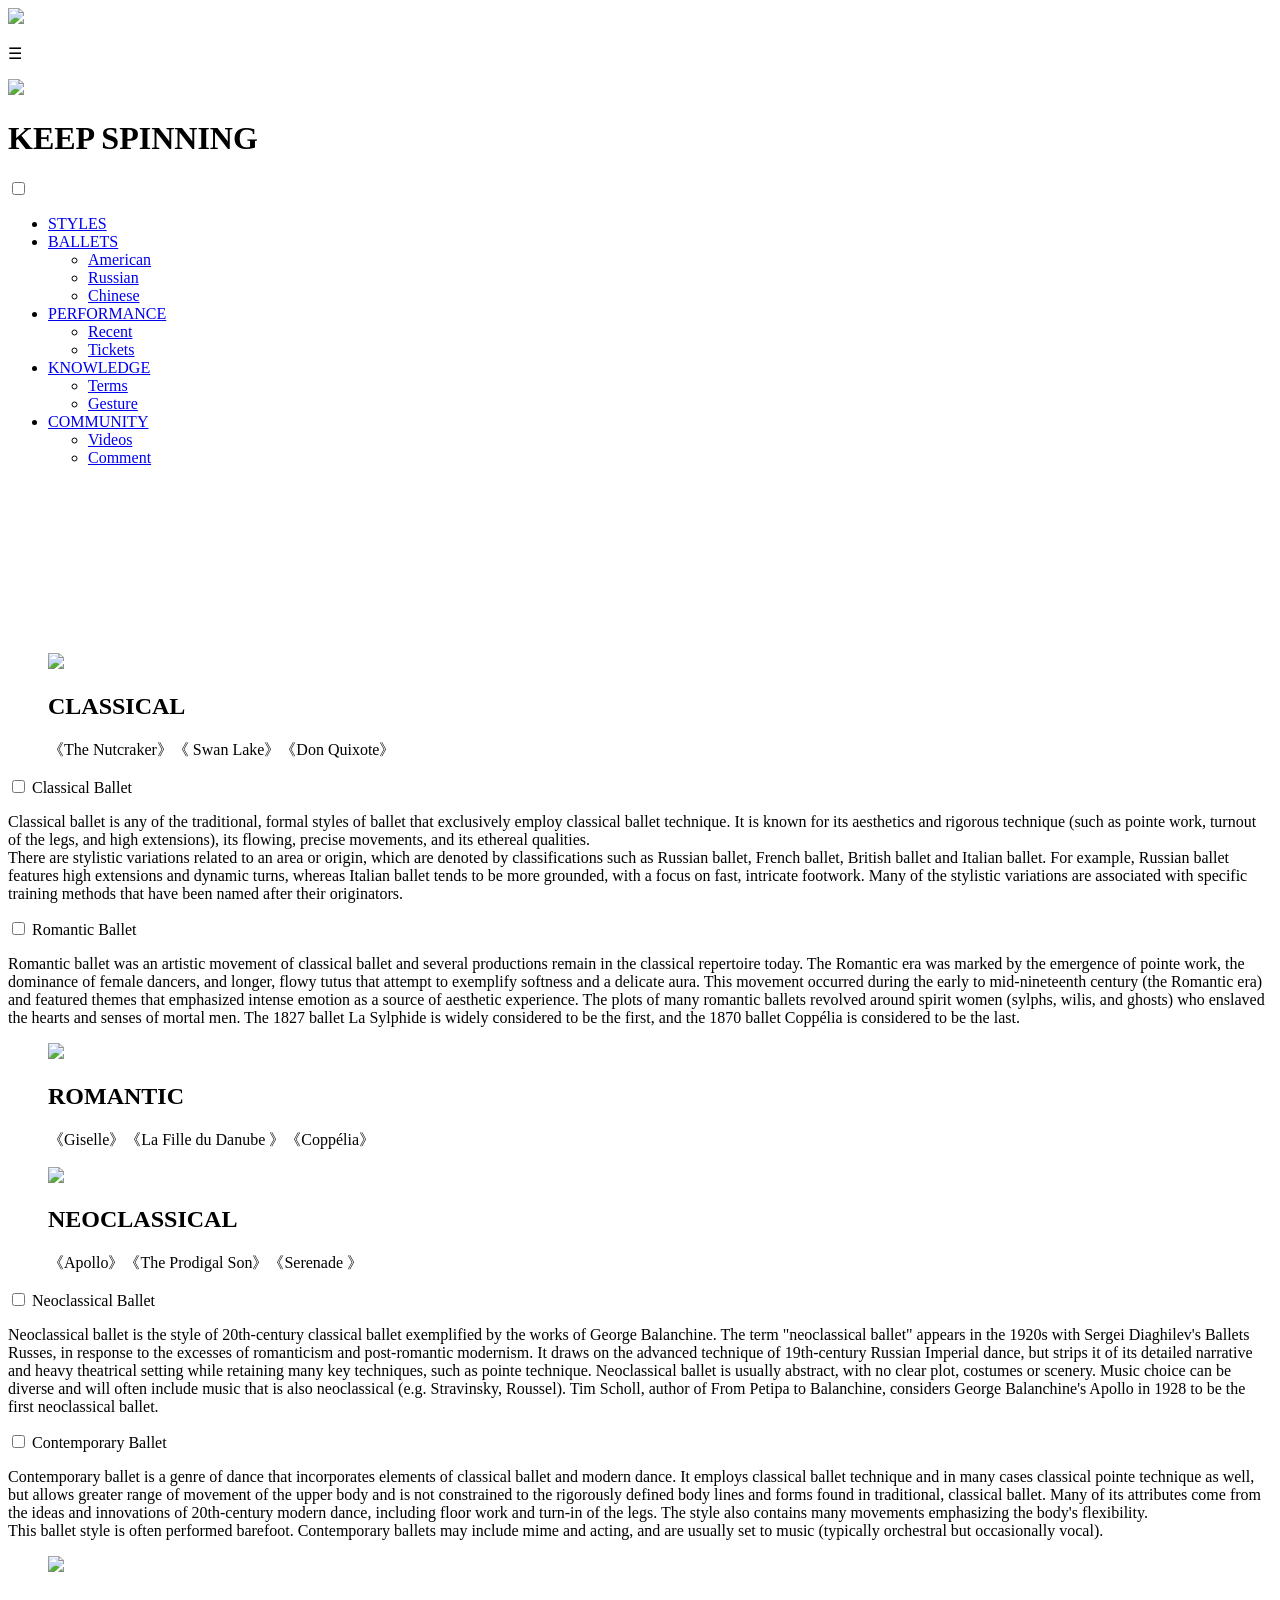
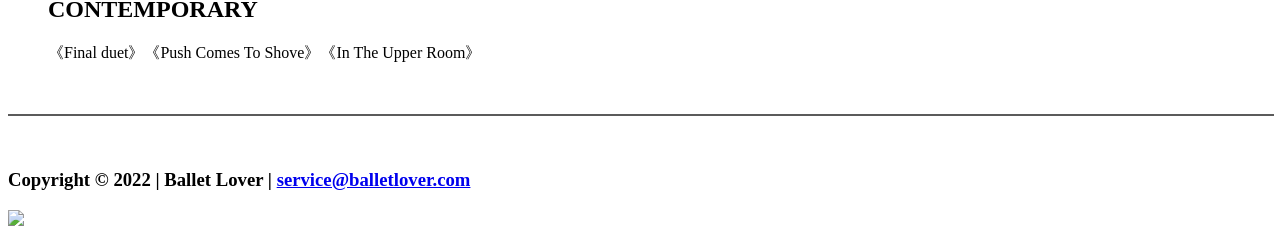
==== index.html @ bfc61616 "Add files via upload" ====
<!DOCTYPE html>

<html>

<head>
    <meta charset="UTF-8" name="viewport" content="initial-scale=1.0">
    <title>Ballet Lover Website</title>
    <link href="../css/styles.css" rel="stylesheet" type="text/css" media="all">
    <link
        href="https://fonts.googleapis.com/css2?family=Aboreto&family=Cinzel:wght@400&family=Marcellus&family=Marcellus&family=Julius+Sans+One&family=Gotu&display=swap"
        rel="stylesheet">

</head>

<body>
    <div class="reflesh">
        <!-- write a header of the website -->
        <div class="header" id="oops">
            <a href="index.html"><img id="logo" src="https://xiaoqian.neocities.org/final/iconbl.png"></a>
            <!-- <p id="playicon" onclick="playPause()" type="button" width="3%">&#9776</p> -->
            <p id="playicon" type="button" width="3%">&#9776</p>
            <!-- <input type="checkbox" id="hamburger" /> -->
            <img class="rotateBox" src="https://xiaoqian.neocities.org/final/shows/mydancer.png">



            <div class="header1">
                <h1>KEEP SPINNING</h1>
            </div>


            <!-- write Catalog Tags -->
            <!-- MENU WRAPPER -->
            <nav id="hamnav">
                <!--THE HAMBURGER &#9776;-->
                <label for="hamburger">
                    <span></span>
                    <span></span>
                    <span></span>
                </label>
                <input type="checkbox" id="hamburger" />

                <!--  MENU ITEMS -->
                <div id="hamitems">
                    <ul class="nav">
                        <li class="now"><a href="balletlover/html/index.html">STYLES</a></li>
                        <li><a href="ballets.html">BALLETS</a>
                            <ul>
                                <li> <a href="ballets.html">American</a></li>
                                <li> <a href="ballets.html">Russian</a></li>
                                <li> <a href="ballets.html">Chinese</a></li>
                            </ul>
                        </li>
                        <li><a href="performance.html">PERFORMANCE</a>
                            <ul>
                                <li> <a href="performance.html">Recent</a></li>
                                <li> <a href="performance.html">Tickets</a></li>
                            </ul>
                        </li>
                        <li><a href="knowledge.html">KNOWLEDGE</a>
                            <ul>
                                <li> <a href="knowledge.html">Terms</a></li>
                                <li> <a href="knowledge.html">Gesture</a></li>
                            </ul>
                        </li>
                        <li><a href="community.html">COMMUNITY</a>
                            <ul>
                                <li> <a href="community.html">Videos</a></li>
                                <li> <a href="community.html">Comment</a></li>
                            </ul>
                        </li>
                    </ul>
                </div>
            </nav>

        </div>



        <!-- write a center of the website -->
        <div class="center">
            <p>&nbsp;&nbsp;&nbsp;&nbsp;</p>
            <p>&nbsp;&nbsp;&nbsp;&nbsp;</p>

            <!-- write the forth part of content: "gallery" -->
            <div id="styles">
                <p>&nbsp;&nbsp;&nbsp;&nbsp;</p>
                <p>&nbsp;&nbsp;&nbsp;&nbsp;</p>
                <p>&nbsp;&nbsp;&nbsp;&nbsp;</p>
                <div class="classicalBallet">
                    <div class="classicalPhoto">
                        <figure class="effect">
                            <!-- <a target="_blank" href="https://youtu.be/_hJ9t28D4EI?t=55"> -->
                            <a target="_blank">
                                <img class="picture" src="https://xiaoqian.neocities.org/final/shows/style01.jpeg">
                                <figcaption>
                                    <h2>CLASSICAL</h2>
                                    <p>《The Nutcraker》《 Swan Lake》《Don Quixote》</p>
                                </figcaption>
                            </a>
                        </figure>
                    </div>
                    <div class="classicalText">
                        <input id="collapsible" class="toggle" type="checkbox">
                        <label for="collapsible" class="lbl-toggle">
                            Classical Ballet
                        </label>
                        <div class="collapsible-content">
                            <div class="content-inner">
                                <p class="details">Classical ballet is any of the traditional, formal styles of ballet
                                    that
                                    exclusively employ classical ballet technique. It is known for its aesthetics and
                                    rigorous technique (such as pointe work, turnout of the legs, and high extensions),
                                    its
                                    flowing, precise movements, and its ethereal qualities.</br>There are stylistic
                                    variations related to an area or origin, which are denoted by classifications such
                                    as
                                    Russian ballet, French ballet, British ballet and Italian ballet. For example,
                                    Russian
                                    ballet features high extensions and dynamic turns, whereas Italian ballet tends to
                                    be
                                    more grounded, with a focus on fast, intricate footwork. Many of the stylistic
                                    variations are associated with specific training methods that have been named after
                                    their originators.</p>
                            </div>
                        </div>
                    </div>
                </div>


                <div class="romanticBallet">
                    <div class="romanticText">
                        <input id="collapsible2" class="toggle" type="checkbox">
                        <label for="collapsible2" class="lbl-toggle">
                            Romantic Ballet
                        </label>
                        <div class="collapsible-content">
                            <div class="content-inner">
                                <p class="details">Romantic ballet was an artistic movement of classical ballet and
                                    several
                                    productions remain in the classical repertoire today. The Romantic era was marked by
                                    the
                                    emergence of pointe work, the dominance of female dancers, and longer, flowy tutus
                                    that
                                    attempt to exemplify softness and a delicate aura. This movement occurred during the
                                    early to mid-nineteenth century (the Romantic era) and featured themes that
                                    emphasized
                                    intense emotion as a source of aesthetic experience. The plots of many romantic
                                    ballets
                                    revolved around spirit women (sylphs, wilis, and ghosts) who enslaved the hearts and
                                    senses of mortal men. The 1827 ballet La Sylphide is widely considered to be the
                                    first,
                                    and the 1870 ballet Coppélia is considered to be the last.
                                </p>
                            </div>
                        </div>
                    </div>
                    <div class="romanticPhoto">
                        <figure class="effect">
                            <!-- <a target="_blank" href="https://youtu.be/VroMXEDLTq8?t=67"> -->
                            <a target="_blank">
                                <img class="picture" src="https://xiaoqian.neocities.org/final/shows/style02.png">
                                <figcaption>
                                    <h2>ROMANTIC</h2>
                                    <p>《Giselle》《La Fille du Danube 》《Coppélia》</p>
                                </figcaption>
                            </a>
                        </figure>
                    </div>
                </div>

                <div class="neoclassicalBallet">
                    <div class="neoclassicalPhoto">
                        <figure class="effect">
                            <!-- <a target="_blank" href="https://youtu.be/JjB0mzHOFzI"> -->
                            <a target="_blank">
                                <img class="picture" src="https://xiaoqian.neocities.org/final/shows/style03.png">
                                <figcaption>
                                    <h2>NEOCLASSICAL</h2>
                                    <p>《Apollo》《The Prodigal Son》《Serenade 》</p>
                                </figcaption>
                            </a>
                        </figure>
                    </div>

                    <div class="neoclassicalText">
                        <input id="collapsible3" class="toggle" type="checkbox">
                        <label for="collapsible3" class="lbl-toggle">
                            Neoclassical Ballet
                        </label>
                        <div class="collapsible-content">
                            <div class="content-inner">
                                <p class="details">Neoclassical ballet is the style of 20th-century classical ballet
                                    exemplified by the works of George Balanchine. The term "neoclassical ballet"
                                    appears in
                                    the 1920s with Sergei Diaghilev's Ballets Russes, in response to the excesses of
                                    romanticism and post-romantic modernism. It draws on the advanced technique of
                                    19th-century Russian Imperial dance, but strips it of its detailed narrative and
                                    heavy
                                    theatrical setting while retaining many key techniques, such as pointe technique.
                                    Neoclassical ballet is usually abstract, with no clear plot, costumes or scenery.
                                    Music
                                    choice can be diverse and will often include music that is also neoclassical (e.g.
                                    Stravinsky, Roussel). Tim Scholl, author of From Petipa to Balanchine, considers
                                    George
                                    Balanchine's Apollo in 1928 to be the first neoclassical ballet. </p>
                            </div>
                        </div>
                    </div>
                </div>


                <div class="contemporaryBallet">
                    <div class="contemporaryText">
                        <input id="collapsible4" class="toggle" type="checkbox">
                        <label for="collapsible4" class="lbl-toggle">
                            Contemporary Ballet
                        </label>
                        <div class="collapsible-content">
                            <div class="content-inner">
                                <p class="details">Contemporary ballet is a genre of dance that incorporates elements of
                                    classical ballet and modern dance. It employs classical ballet technique and in many
                                    cases classical pointe technique as well, but allows greater range of movement of
                                    the
                                    upper body and is not constrained to the rigorously defined body lines and forms
                                    found
                                    in traditional, classical ballet. Many of its attributes come from the ideas and
                                    innovations of 20th-century modern dance, including floor work and turn-in of the
                                    legs.
                                    The style also contains many movements emphasizing the body's flexibility. </br>This
                                    ballet
                                    style is often performed barefoot. Contemporary ballets may
                                    include mime and acting, and are usually set to music (typically orchestral but
                                    occasionally vocal).
                                </p>
                            </div>
                        </div>
                    </div>
                    <div class="contemporaryPhoto">
                        <figure class="effect">
                            <!-- <a target="_blank" href="https://youtu.be/bjERnGQiJfg"> -->
                            <a target="_blank">
                                <img class="picture" src="https://xiaoqian.neocities.org/final/shows/style04.jpeg">
                                <figcaption>
                                    <h2>CONTEMPORARY</h2>
                                    <p>《Final duet》《Push Comes To Shove》《In The Upper Room》</p>
                                </figcaption>
                            </a>
                        </figure>
                    </div>
                </div>
            </div>
        </div>


        <!-- write a footer of the website -->
        <div class="footer">
            <p>&nbsp;&nbsp;&nbsp;&nbsp;</p>
            <hr width="100%" color=#5B5B5B />
            <p>&nbsp;&nbsp;&nbsp;&nbsp;</p>
            <h3>Copyright © 2022 | Ballet Lover | <a href="mailto:service@balletlover.com">service@balletlover.com</a>
            </h3>

            <div>
                <img src="https://xiaoqian.neocities.org/final/shows/mydancer.png" class="icon">
            </div>

        </div>

    </div>


</body>



</html>
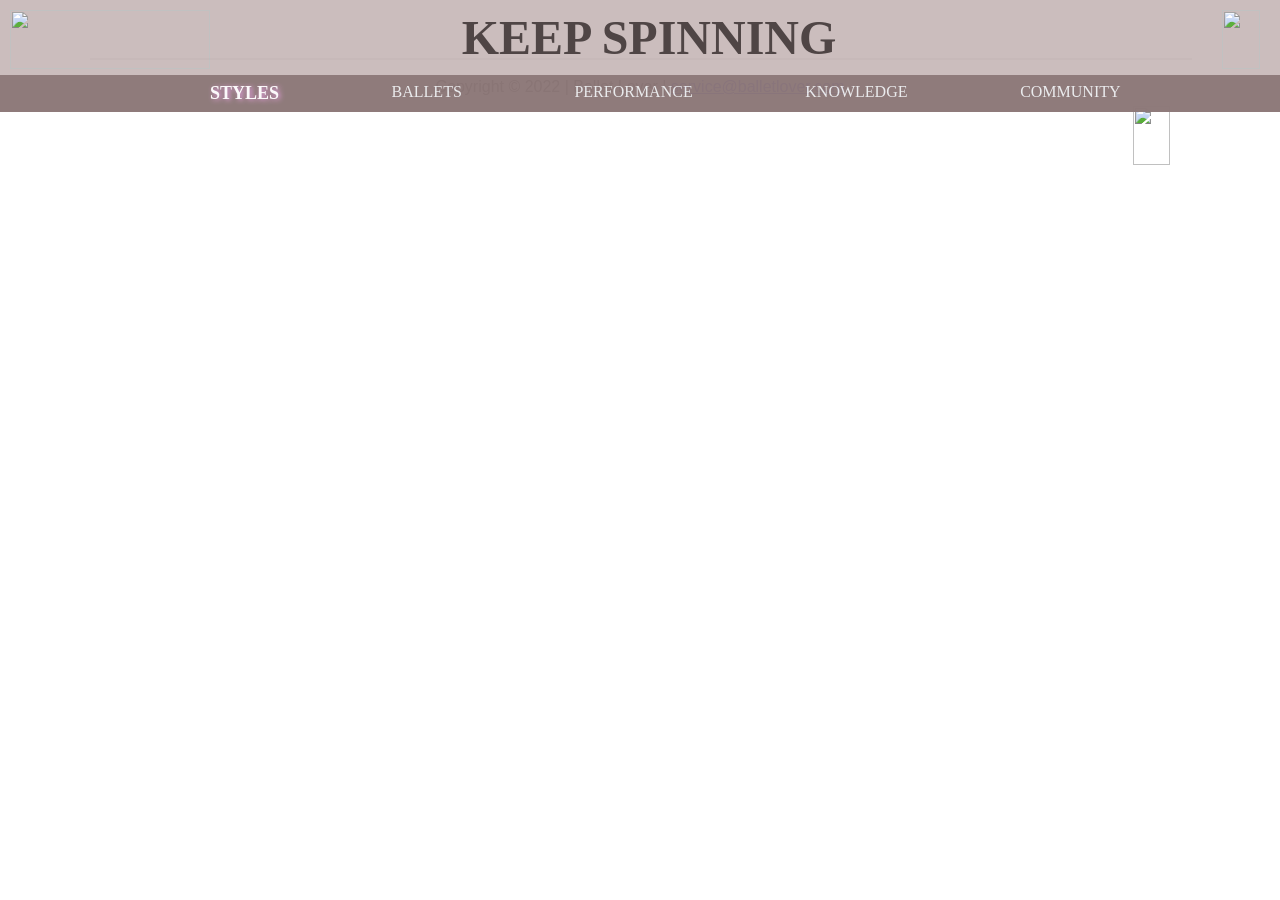
==== commit 56099800: "Update index.html" ====
--- a/index.html
+++ b/index.html
@@ -5,7 +5,7 @@
 <head>
     <meta charset="UTF-8" name="viewport" content="initial-scale=1.0">
     <title>Ballet Lover Website</title>
-    <link href="../css/styles.css" rel="stylesheet" type="text/css" media="all">
+    <link href="balletlover/css/styles.css" rel="stylesheet" type="text/css" media="all">
     <link
         href="https://fonts.googleapis.com/css2?family=Aboreto&family=Cinzel:wght@400&family=Marcellus&family=Marcellus&family=Julius+Sans+One&family=Gotu&display=swap"
         rel="stylesheet">
@@ -76,183 +76,6 @@
         </div>
 
 
-
-        <!-- write a center of the website -->
-        <div class="center">
-            <p>&nbsp;&nbsp;&nbsp;&nbsp;</p>
-            <p>&nbsp;&nbsp;&nbsp;&nbsp;</p>
-
-            <!-- write the forth part of content: "gallery" -->
-            <div id="styles">
-                <p>&nbsp;&nbsp;&nbsp;&nbsp;</p>
-                <p>&nbsp;&nbsp;&nbsp;&nbsp;</p>
-                <p>&nbsp;&nbsp;&nbsp;&nbsp;</p>
-                <div class="classicalBallet">
-                    <div class="classicalPhoto">
-                        <figure class="effect">
-                            <!-- <a target="_blank" href="https://youtu.be/_hJ9t28D4EI?t=55"> -->
-                            <a target="_blank">
-                                <img class="picture" src="https://xiaoqian.neocities.org/final/shows/style01.jpeg">
-                                <figcaption>
-                                    <h2>CLASSICAL</h2>
-                                    <p>《The Nutcraker》《 Swan Lake》《Don Quixote》</p>
-                                </figcaption>
-                            </a>
-                        </figure>
-                    </div>
-                    <div class="classicalText">
-                        <input id="collapsible" class="toggle" type="checkbox">
-                        <label for="collapsible" class="lbl-toggle">
-                            Classical Ballet
-                        </label>
-                        <div class="collapsible-content">
-                            <div class="content-inner">
-                                <p class="details">Classical ballet is any of the traditional, formal styles of ballet
-                                    that
-                                    exclusively employ classical ballet technique. It is known for its aesthetics and
-                                    rigorous technique (such as pointe work, turnout of the legs, and high extensions),
-                                    its
-                                    flowing, precise movements, and its ethereal qualities.</br>There are stylistic
-                                    variations related to an area or origin, which are denoted by classifications such
-                                    as
-                                    Russian ballet, French ballet, British ballet and Italian ballet. For example,
-                                    Russian
-                                    ballet features high extensions and dynamic turns, whereas Italian ballet tends to
-                                    be
-                                    more grounded, with a focus on fast, intricate footwork. Many of the stylistic
-                                    variations are associated with specific training methods that have been named after
-                                    their originators.</p>
-                            </div>
-                        </div>
-                    </div>
-                </div>
-
-
-                <div class="romanticBallet">
-                    <div class="romanticText">
-                        <input id="collapsible2" class="toggle" type="checkbox">
-                        <label for="collapsible2" class="lbl-toggle">
-                            Romantic Ballet
-                        </label>
-                        <div class="collapsible-content">
-                            <div class="content-inner">
-                                <p class="details">Romantic ballet was an artistic movement of classical ballet and
-                                    several
-                                    productions remain in the classical repertoire today. The Romantic era was marked by
-                                    the
-                                    emergence of pointe work, the dominance of female dancers, and longer, flowy tutus
-                                    that
-                                    attempt to exemplify softness and a delicate aura. This movement occurred during the
-                                    early to mid-nineteenth century (the Romantic era) and featured themes that
-                                    emphasized
-                                    intense emotion as a source of aesthetic experience. The plots of many romantic
-                                    ballets
-                                    revolved around spirit women (sylphs, wilis, and ghosts) who enslaved the hearts and
-                                    senses of mortal men. The 1827 ballet La Sylphide is widely considered to be the
-                                    first,
-                                    and the 1870 ballet Coppélia is considered to be the last.
-                                </p>
-                            </div>
-                        </div>
-                    </div>
-                    <div class="romanticPhoto">
-                        <figure class="effect">
-                            <!-- <a target="_blank" href="https://youtu.be/VroMXEDLTq8?t=67"> -->
-                            <a target="_blank">
-                                <img class="picture" src="https://xiaoqian.neocities.org/final/shows/style02.png">
-                                <figcaption>
-                                    <h2>ROMANTIC</h2>
-                                    <p>《Giselle》《La Fille du Danube 》《Coppélia》</p>
-                                </figcaption>
-                            </a>
-                        </figure>
-                    </div>
-                </div>
-
-                <div class="neoclassicalBallet">
-                    <div class="neoclassicalPhoto">
-                        <figure class="effect">
-                            <!-- <a target="_blank" href="https://youtu.be/JjB0mzHOFzI"> -->
-                            <a target="_blank">
-                                <img class="picture" src="https://xiaoqian.neocities.org/final/shows/style03.png">
-                                <figcaption>
-                                    <h2>NEOCLASSICAL</h2>
-                                    <p>《Apollo》《The Prodigal Son》《Serenade 》</p>
-                                </figcaption>
-                            </a>
-                        </figure>
-                    </div>
-
-                    <div class="neoclassicalText">
-                        <input id="collapsible3" class="toggle" type="checkbox">
-                        <label for="collapsible3" class="lbl-toggle">
-                            Neoclassical Ballet
-                        </label>
-                        <div class="collapsible-content">
-                            <div class="content-inner">
-                                <p class="details">Neoclassical ballet is the style of 20th-century classical ballet
-                                    exemplified by the works of George Balanchine. The term "neoclassical ballet"
-                                    appears in
-                                    the 1920s with Sergei Diaghilev's Ballets Russes, in response to the excesses of
-                                    romanticism and post-romantic modernism. It draws on the advanced technique of
-                                    19th-century Russian Imperial dance, but strips it of its detailed narrative and
-                                    heavy
-                                    theatrical setting while retaining many key techniques, such as pointe technique.
-                                    Neoclassical ballet is usually abstract, with no clear plot, costumes or scenery.
-                                    Music
-                                    choice can be diverse and will often include music that is also neoclassical (e.g.
-                                    Stravinsky, Roussel). Tim Scholl, author of From Petipa to Balanchine, considers
-                                    George
-                                    Balanchine's Apollo in 1928 to be the first neoclassical ballet. </p>
-                            </div>
-                        </div>
-                    </div>
-                </div>
-
-
-                <div class="contemporaryBallet">
-                    <div class="contemporaryText">
-                        <input id="collapsible4" class="toggle" type="checkbox">
-                        <label for="collapsible4" class="lbl-toggle">
-                            Contemporary Ballet
-                        </label>
-                        <div class="collapsible-content">
-                            <div class="content-inner">
-                                <p class="details">Contemporary ballet is a genre of dance that incorporates elements of
-                                    classical ballet and modern dance. It employs classical ballet technique and in many
-                                    cases classical pointe technique as well, but allows greater range of movement of
-                                    the
-                                    upper body and is not constrained to the rigorously defined body lines and forms
-                                    found
-                                    in traditional, classical ballet. Many of its attributes come from the ideas and
-                                    innovations of 20th-century modern dance, including floor work and turn-in of the
-                                    legs.
-                                    The style also contains many movements emphasizing the body's flexibility. </br>This
-                                    ballet
-                                    style is often performed barefoot. Contemporary ballets may
-                                    include mime and acting, and are usually set to music (typically orchestral but
-                                    occasionally vocal).
-                                </p>
-                            </div>
-                        </div>
-                    </div>
-                    <div class="contemporaryPhoto">
-                        <figure class="effect">
-                            <!-- <a target="_blank" href="https://youtu.be/bjERnGQiJfg"> -->
-                            <a target="_blank">
-                                <img class="picture" src="https://xiaoqian.neocities.org/final/shows/style04.jpeg">
-                                <figcaption>
-                                    <h2>CONTEMPORARY</h2>
-                                    <p>《Final duet》《Push Comes To Shove》《In The Upper Room》</p>
-                                </figcaption>
-                            </a>
-                        </figure>
-                    </div>
-                </div>
-            </div>
-        </div>
-
-
         <!-- write a footer of the website -->
         <div class="footer">
             <p>&nbsp;&nbsp;&nbsp;&nbsp;</p>
@@ -274,4 +97,4 @@
 
 
 
-</html>+</html>
--- a/balletlover/css/styles.css
+++ b/balletlover/css/styles.css
@@ -0,0 +1,1067 @@
+/* Here is my css！！！*/
+
+/* Set background color */
+/* body {
+    background-image: url("https://xiaoqian.neocities.org/myphotos/bg.jpg");
+    background-color: #f3ecee;
+} */
+
+.reflesh {
+    background-color: #F3ECEE;
+}
+
+/* Eliminate Margins */
+* {
+    margin: 0;
+    padding: 0;
+}
+
+/* Set the header style */
+.header {
+    background-color: #CABCBC;
+    opacity: 0.98;
+    width: 100%;
+    /* Fixed header at the top */
+    position: fixed;
+    /* top: 0px; */
+    padding-top: 10px;
+    z-index: 10;
+
+}
+
+/* Set the header “Balllet Lover” format */
+.header1 {
+    text-align: center;
+    margin-right: 15%;
+    margin-bottom: 10px;
+    /* padding-right: 30%;
+    padding-left: 27%; */
+    color: black;
+    font-size: x-large;
+    font-family: 'Gill Sans', 'Gill Sans MT', Calibri, 'Trebuchet MS', sans-serif;
+    z-index: 5;
+}
+
+#logo {
+    width: 200px;
+    height: 59px;
+    float: left;
+    margin-left: 10px;
+}
+
+.rotateBox {
+    width: 38px;
+    height: 59px;
+    float: right;
+    margin-right: 20px;
+    transform: rotateY(0);
+    animation: spinning 4s linear infinite;
+}
+
+
+@keyframes spinning {
+
+    0% {
+
+        transform: rotateY(0deg);
+
+    }
+
+    50% {
+
+        transform: rotateY(360deg);
+
+    }
+
+    100% {
+
+        transform: rotateY(720deg);
+
+    }
+}
+
+
+#playicon {
+    margin-top: 9px;
+    margin-right: 10px;
+    width: 40px;
+    height: 40px;
+    color: white;
+    font-size: 2em;
+    float: right;
+
+    display: none;
+}
+
+
+
+
+
+
+/* The following is the navigation on big/small screen */
+/* [ON BIG SCREEN!] */
+/* WRAPPER */
+
+#hamnav {
+    width: 100%;
+
+    z-index: 1;
+    -webkit-user-select: none;
+    user-select: none;
+    position: relative;
+    display: block;
+}
+
+/* HIDE HAMBURGER & Put it on right */
+#hamnav label,
+#hamburger {
+    display: none;
+    float: right;
+}
+
+/* To Set hamburger shape */
+#hamnav span {
+    display: block;
+    width: 30px;
+    height: 4px;
+    margin-bottom: 5px;
+    margin-left: 7px;
+    margin-right: 5px;
+    position: relative;
+
+    background: #f3f1f1;
+    border-radius: 3px;
+
+    z-index: 1;
+
+    transform-origin: 4px 0px;
+
+    transition: transform 0.5s cubic-bezier(0.77, 0.2, 0.05, 1.0),
+        background 0.5s cubic-bezier(0.77, 0.2, 0.05, 1.0),
+        opacity 0.55s ease;
+}
+
+#hamnav span:first-child {
+    transform-origin: 0% 0%;
+}
+
+#hamnav span:nth-last-child(2) {
+    transform-origin: 0% 100%;
+}
+
+/* 
+	 * Transform all the slices of hamburger
+	 * into a crossmark.
+	 */
+#hamnav input:checked~span {
+    opacity: 1;
+    transform: rotate(45deg) translate(-2px, -1px);
+    background: #232323;
+}
+
+/*
+	 * But let's hide the middle one.
+	 */
+#hamnav input:checked~span:nth-last-child(3) {
+    opacity: 0;
+    transform: rotate(0deg) scale(0.2, 0.2);
+}
+
+/*
+	 * Ohyeah and the last one should go the other direction
+	 */
+#hamnav input:checked~span:nth-last-child(2) {
+    transform: rotate(-45deg) translate(0, -1px);
+}
+
+
+
+.nav {
+    padding-left: 12%;
+}
+
+/* Set the father labels style  */
+.nav li {
+    padding-left: 0px;
+    padding-right: 0px;
+    padding-top: 8px;
+    padding-bottom: 8px;
+    /* margin-left: 176px; */
+    margin-left: 5%;
+    margin-right: 5%;
+    float: left;
+    list-style: none;
+    color: black;
+    text-align: center;
+}
+
+/* Set the position */
+ul {
+    margin-top: 0px;
+    background-color: #8D7878;
+    list-style: none;
+    display: flex;
+    flex-wrap: wrap;
+    position: relative;
+}
+
+/* Set the son labels style */
+.nav ul li {
+    margin-top: 0px;
+    margin-bottom: 5px;
+    padding-left: 16px;
+    padding-right: 18px;
+    float: none;
+    text-decoration-color: black;
+    text-decoration-line: none;
+}
+
+/*hidden the sublist*/
+.nav ul {
+    margin-top: 8px;
+    display: none;
+    position: absolute;
+    background: #978686;
+    opacity: 0.98;
+}
+
+/* display the sublist*/
+.nav li:hover ul {
+    display: block;
+}
+
+
+/* change the decoration & color of text */
+.nav a {
+    text-decoration: none;
+    color: #eaebed;
+}
+
+.nav ul li a {
+    text-decoration: none;
+    color: #f3ecee;
+}
+
+.now a {
+    color: #fbf9fa;
+    font-weight: 600;
+    text-shadow: 2px 1px 5px #eba1e9;
+    font-size: large;
+}
+
+/* change the font situation while the href is hover  */
+.nav a:hover {
+    font-weight: 600;
+    text-decoration: underline;
+
+}
+
+
+
+/* [ON SMALL SCREENS!] */
+@media screen and (max-width: 1024px) {
+
+    #hamnav input {
+        display: block;
+        width: 40px;
+        height: 35px;
+        position: absolute;
+        /* top: -7px; */
+        top: -50px;
+        right: 12px;
+
+        cursor: pointer;
+
+        opacity: 0;
+        /* hide this */
+        z-index: 2;
+        /* and place it over the hamburger */
+
+        -webkit-touch-callout: none;
+    }
+
+
+    /* BREAK INTO VERTICAL MENU */
+    #hamitems a {
+        box-sizing: border-box;
+        display: grid;
+        width: 100%;
+    }
+
+
+    /* (B) SHOW HAMBURGER ICON */
+    /* #hamnav label {
+        display: inline-block;
+        color: white;
+        background: #a02620;
+        font-style: normal;
+      font-size: 1.2em;
+        padding-left: 10px;
+        padding-top: 5px;
+        padding-right: 10px;
+        padding-bottom: 6px;
+    } */
+
+    /* #hamnav label {
+        display: block;
+        margin-top: 0px;
+        margin-right: 10px;
+        padding-bottom: 6px;
+        width: 40px;
+        height: 40px;
+        color: white;
+        font-size: 1.9em;
+        position: relative;
+    } */
+
+
+
+    /* (C) TOGGLE SHOW/HIDE MENU */
+    #hamitems {
+        display: none;
+        background-color: rgba(255, 255, 255, 0.8);
+        /* padding-top: -20px; */
+
+        animation-duration: 1.3s;
+        animation-name: slidein;
+
+    }
+
+    @keyframes slidein {
+        from {
+            margin-top: 5%;
+            height: 20%;
+            margin-right: -30%;
+            width: 150%;
+        }
+
+        to {
+            margin-top: 0%;
+            height: 100%;
+            margin-right: 0%;
+            width: 100%;
+        }
+    }
+
+
+    #hamnav input:checked~#hamitems {
+        display: grid;
+    }
+
+    #playicon {
+        display: block;
+    }
+
+    .rotateBox {
+        width: 38px;
+        height: 59px;
+        float: left;
+        margin-right: 20px;
+        transform: rotateY(0);
+        animation: spinning 5s linear infinite;
+    }
+
+    .header1 {
+        margin-right: 25%;
+    }
+
+
+}
+
+
+/* max-width: 680px */
+@media screen and (max-width: 863px) {
+
+
+    #hamnav input {
+        display: block;
+        width: 45px;
+        height: 40px;
+        position: absolute;
+        /* top: -7px; */
+        top: -110px;
+        right: 5px;
+        cursor: pointer;
+        opacity: 0;
+        /* hide this */
+        z-index: 2;
+        /* and place it over the hamburger */
+        -webkit-touch-callout: none;
+    }
+
+    .center {
+        padding-top: 30px;
+    }
+
+    .header1 {
+        margin-right: 25%;
+    }
+
+}
+
+
+
+
+
+/* Set the overall margin of center  */
+.center {
+    /* margin-left: 100px;
+    margin-right: 100px; */
+    margin-left: 7%;
+    margin-right: 7%;
+    margin-top: 0px;
+}
+
+#styles {
+    margin-top: 1%;
+}
+
+
+#aboutme {
+    border-bottom: 3px dotted rgb(91, 108, 94);
+}
+
+#education {
+    border-bottom: 3px dotted rgb(91, 108, 94);
+}
+
+#skills {
+    border-bottom: 3px dotted rgb(91, 108, 94);
+}
+
+
+/* Subtitle font setting */
+
+h1 {
+    font-size: 48px;
+    color: #4b4141;
+    /* font-family: Cambria, Cochin, Georgia, Times, 'Times New Roman', serif */
+    font-family: 'Aboreto';
+    /* font-family: 'Cinzel', serif; */
+    /* font-family: 'Marcellus', serif; */
+    /* font-family: 'Julius Sans One', sans-serif; */
+
+}
+
+.lbl-toggle {
+    font-size: 32px;
+    font-weight: 500;
+    font-family: 'Aboreto';
+    padding-bottom: 16px;
+    text-shadow: 1px 1px 3px #933757;
+}
+
+
+h2 {
+    font-size: 32px;
+    font-weight: 600;
+    /* font-family: 'Lucida Sans', 'Lucida Sans Regular', 'Lucida Grande', 'Lucida Sans Unicode', Geneva, Verdana, sans-serif; */
+    font-family: 'Aboreto';
+    padding-bottom: 16px;
+}
+
+h4 {
+    font-size: 20px;
+    font-weight: 580;
+    font-family: Poppins;
+    padding-top: 12px;
+    padding-bottom: 2px;
+}
+
+h5 {
+    font-size: 18px;
+    font-weight: 540;
+    font-family: Poppins;
+    padding-bottom: 2px;
+}
+
+h6 {
+    font-size: 18px;
+    font-weight: 100;
+    font-family: Poppins;
+}
+
+h3 {
+    font-size: 16px;
+    font-weight: 100;
+    /* font-family: Poppins; */
+    /* font-family: 'Aboreto', cursive; */
+    /* font-family: 'Marcellus', serif; */
+    font-family: 'Julius Sans One', sans-serif;
+}
+
+
+
+
+
+.details {
+    font-family: 'Gotu', sans-serif;
+    margin-top: 4%;
+}
+
+
+.effect {
+    height: 95%;
+    width: 96%;
+    border-style: groove;
+    border-color: #7c6868;
+    border-width: 13px;
+}
+
+.picture {
+    width: 100%;
+    height: 100%;
+}
+
+
+.classicalBallet {
+    display: grid;
+    grid-template-columns: 50% 50%;
+    align-items: center;
+    grid-gap: 0.5rem;
+}
+
+.classicalPhoto {
+    width: 95%;
+    height: 400px;
+    grid-column: 1/2;
+    padding: 0.6rem;
+    margin-top: 1rem;
+    margin-bottom: 1rem;
+    overflow: hidden;
+    z-index: 1;
+    position: relative;
+}
+
+.classicalText {
+    width: 90%;
+    height: 80%;
+    padding: 1rem 2rem 2rem 2rem;
+    grid-column: 2/3;
+    align-self: center;
+    color: black;
+    z-index: 2;
+}
+
+.classicalPhoto figcaption h2 {
+    width: 40%;
+    height: 30px;
+    top: 10%;
+    right: 10%;
+    color: aliceblue;
+    font-family: fantasy;
+    z-index: 5;
+    position: absolute;
+}
+
+.classicalPhoto figcaption p {
+    width: 400px;
+    height: 20px;
+    top: 80%;
+    left: 60px;
+    color: aliceblue;
+    font-family: fantasy;
+    z-index: 5;
+    position: absolute;
+}
+
+
+/** Create a line under Text*/
+figure.effect h2::after {
+    position: absolute;
+    top: 100%;
+    left: 0;
+    width: 180px;
+    height: 4px;
+    background: #fff;
+    content: '';
+    -webkit-transform: translate3d(0, 10px, 0);
+    transform: translate3d(0, 10px, 0);
+
+    /** Hid the line now*/
+    opacity: 0;
+    -webkit-transition: opacity 0.35s, -webkit-transform 0.35s;
+    transition: opacity 0.35s, transform 0.35s;
+}
+
+/* figure.effect:hover h2 {
+    -webkit-transform: translate3d(0, 0, 0);
+    transform: translate3d(0, 0, 0);
+} */
+
+/** Show the line when the mouse hovers over the img*/
+figure.effect:hover h2::after {
+    opacity: 1;
+    -webkit-transform: translate3d(0, 0, 0);
+    transform: translate3d(0, 0, 0);
+}
+
+/** Hid the "view xxx" now*/
+figure.effect p {
+    -webkit-transform: translate3d(0, 30%, 0);
+    transform: translate3d(0, 30%, 0);
+    opacity: 0;
+    -webkit-transition: opacity 0.35s, -webkit-transform 0.35s;
+    transition: opacity 0.35s, transform 0.35s;
+}
+
+/** Show the "view xxx" when the mouse hovers over the img*/
+figure.effect:hover p {
+    opacity: 1;
+    -webkit-transform: translate3d(0, 0, 0);
+    transform: translate3d(0, 0, 0);
+    transition: transform 0.5s;
+}
+
+/** Hid the checkbox(>>little triangle)*/
+input[type='checkbox'] {
+    display: none;
+
+}
+
+
+
+
+
+
+.romanticBallet {
+    display: grid;
+    grid-template-columns: 50% 50%;
+    align-items: center;
+    grid-gap: 0.5rem;
+}
+
+.romanticPhoto {
+    width: 95%;
+    height: 400px;
+    grid-column: 2/3;
+    padding: 0.6rem;
+    margin-top: 1rem;
+    margin-bottom: 1rem;
+    overflow: hidden;
+    z-index: 1;
+    position: relative;
+}
+
+.romanticText {
+    width: 90%;
+    height: 80%;
+    padding: 1rem 2rem 2rem 2rem;
+    grid-column: 1/2;
+    align-self: center;
+    color: black;
+}
+
+.romanticPhoto figcaption h2 {
+    width: 40%;
+    height: 30px;
+    top: 10%;
+    left: 10%;
+    color: aliceblue;
+    font-family: fantasy;
+    z-index: 5;
+    position: absolute;
+}
+
+.romanticPhoto figcaption p {
+    width: 350px;
+    height: 20px;
+    top: 80%;
+    right: 0px;
+    color: aliceblue;
+    font-family: fantasy;
+    z-index: 5;
+    position: absolute;
+}
+
+
+.neoclassicalBallet {
+    display: grid;
+    grid-template-columns: 50% 50%;
+    align-items: center;
+    grid-gap: 0.5rem;
+}
+
+.neoclassicalPhoto {
+    width: 95%;
+    height: 400px;
+    grid-column: 1/2;
+    padding: 0.6rem;
+    margin-top: 1rem;
+    margin-bottom: 1rem;
+    overflow: hidden;
+    z-index: 1;
+    position: relative;
+}
+
+.neoclassicalText {
+    width: 90%;
+    /* 600px */
+    height: 80%;
+    /* 309px */
+    padding: 1rem 2rem 2rem 1rem;
+    grid-column: 2/3;
+    align-self: center;
+    color: black;
+}
+
+.neoclassicalPhoto figcaption h2 {
+    width: 280px;
+    height: 30px;
+    top: 10%;
+    right: 40px;
+    color: aliceblue;
+    font-family: fantasy;
+    z-index: 5;
+    position: absolute;
+}
+
+.neoclassicalPhoto figcaption p {
+    width: 400px;
+    height: 100px;
+    top: 80%;
+    left: 60px;
+    color: aliceblue;
+    font-family: fantasy;
+    z-index: 5;
+    position: absolute;
+}
+
+
+.contemporaryBallet {
+    display: grid;
+    grid-template-columns: 50% 50%;
+    align-items: center;
+    grid-gap: 0.5rem;
+}
+
+.contemporaryPhoto {
+    width: 95%;
+    height: 400px;
+    grid-column: 2/3;
+    padding: 0.6rem;
+    margin-top: 1rem;
+    margin-bottom: 1rem;
+    overflow: hidden;
+    z-index: 1;
+    position: relative;
+}
+
+.contemporaryText {
+    width: 90%;
+    height: 80%;
+    padding: 1rem 2rem 2rem 2rem;
+    grid-column: 1/2;
+    align-self: center;
+    color: black;
+}
+
+.contemporaryPhoto figcaption h2 {
+    width: 310px;
+    height: 35px;
+    top: 10%;
+    left: 80px;
+    color: aliceblue;
+    font-family: fantasy;
+    z-index: 5;
+    position: absolute;
+}
+
+.contemporaryPhoto figcaption p {
+    width: 450px;
+    height: 100px;
+    top: 80%;
+    right: 0px;
+    color: aliceblue;
+    font-family: fantasy;
+    z-index: 5;
+    position: absolute;
+}
+
+
+/* .picture {
+    width: 100%;
+    height: 100%;
+} */
+
+
+
+.desc {
+    width: 250px;
+    height: 30px;
+    color: black;
+    font-family: fantasy;
+    z-index: 3;
+    bottom: 8px;
+    /* position: absolute; */
+}
+
+
+
+
+@media screen and (max-width: 1024px) {
+
+
+    .classicalBallet {
+        display: grid;
+        grid-template-columns: 100%;
+        grid-template-rows: 20% 80%;
+        align-items: center;
+        grid-gap: 0.5rem;
+    }
+
+    .classicalText {
+        width: 98%;
+        padding: 1.3%;
+        margin-top: 50px;
+        grid-column: 1/2;
+        grid-row: 1/2;
+        align-self: center;
+        color: black;
+        z-index: 2;
+    }
+
+    .classicalPhoto {
+        width: 98%;
+        height: 98%;
+        grid-column: 1/2;
+        grid-row: 2/3;
+        padding: 1.3%;
+        margin-top: -88px;
+        overflow: hidden;
+        z-index: 1;
+        position: relative;
+    }
+
+
+    .romanticBallet {
+        display: grid;
+        grid-template-columns: 100%;
+        grid-template-rows: 20% 80%;
+        align-items: center;
+        grid-gap: 0.5rem;
+    }
+
+    .romanticText {
+        width: 98%;
+        padding: 1.3%;
+        margin-top: 30px;
+        grid-column: 1/2;
+        grid-row: 1/2;
+        align-self: center;
+        color: black;
+        z-index: 2;
+    }
+
+    .romanticPhoto {
+        width: 98%;
+        height: 98%;
+        grid-column: 1/2;
+        grid-row: 2/3;
+        padding: 1.3%;
+        margin-top: -88px;
+        overflow: hidden;
+        z-index: 1;
+        position: relative;
+    }
+
+    .neoclassicalBallet {
+        display: grid;
+        grid-template-columns: 100%;
+        grid-template-rows: 20% 80%;
+        align-items: center;
+        grid-gap: 0.5rem;
+    }
+
+    .neoclassicalText {
+        width: 98%;
+        padding: 1.3%;
+        margin-top: 30px;
+        grid-column: 1/2;
+        grid-row: 1/2;
+        align-self: center;
+        color: black;
+        z-index: 2;
+    }
+
+    .neoclassicalPhoto {
+        width: 98%;
+        height: 99%;
+        grid-column: 1/2;
+        grid-row: 2/3;
+        padding: 1.3%;
+        margin-top: -88px;
+        overflow: hidden;
+        z-index: 1;
+        position: relative;
+    }
+
+    .contemporaryBallet {
+        display: grid;
+        grid-template-columns: 100%;
+        grid-template-rows: 20% 80%;
+        align-items: center;
+        grid-gap: 0.5rem;
+    }
+
+    .contemporaryText {
+        width: 98%;
+        padding: 1.3%;
+        margin-top: 30px;
+        grid-column: 1/2;
+        grid-row: 1/2;
+        align-self: center;
+        color: black;
+        z-index: 2;
+    }
+
+    .contemporaryPhoto {
+        width: 98%;
+        height: 99%;
+        grid-column: 1/2;
+        grid-row: 2/3;
+        padding: 1.3%;
+        margin-top: -88px;
+        overflow: hidden;
+        z-index: 1;
+        position: relative;
+    }
+
+
+    .classicalPhoto figcaption h2 {
+        display: none;
+    }
+
+    .romanticPhoto figcaption h2 {
+        display: none;
+    }
+
+    .neoclassicalPhoto figcaption h2 {
+        display: none;
+    }
+
+    .contemporaryPhoto figcaption h2 {
+        display: none;
+    }
+
+
+
+
+
+    /** Make the textbox*/
+
+    .lbl-toggle {
+        display: block;
+        height: 55px;
+        font-family: 'Aboreto';
+        font-size: 2rem;
+        font-weight: 600;
+        text-shadow: none;
+        text-transform: uppercase;
+        text-align: center;
+        padding-top: 12.5px;
+        color: #e0cbcb;
+        background: #8D7878;
+        cursor: pointer;
+        border-top-left-radius: 7px;
+        border-top-right-radius: 7px;
+        transition: all 0.25s ease-out;
+    }
+
+    .lbl-toggle:hover {
+        color: #f0e6e6;
+        background: #7c6868;
+    }
+
+    .lbl-toggle::before {
+        content: ' ';
+        display: inline-block;
+
+        /* this creates the little triangle */
+        border-top: 7px solid transparent;
+        border-bottom: 7px solid transparent;
+        border-left: 7px solid currentColor;
+
+        vertical-align: middle;
+        margin-right: .7rem;
+        transform: translateY(-2px);
+        transition: transform .2s ease-out;
+    }
+
+    .collapsible-content .content-inner {
+        background: rgba(232, 220, 220, 0.9);
+        border-bottom: 1px solid rgba(250, 224, 66, .45);
+        border-bottom-left-radius: 7px;
+        border-bottom-right-radius: 7px;
+        padding: .5rem 1rem;
+    }
+
+    .content-inner {
+        display: flex;
+        flex-direction: column;
+        align-items: center;
+        gap: 15px;
+    }
+
+    /** Collapse the textbox */
+    .collapsible-content {
+        max-height: 0px;
+        overflow: hidden;
+        transition: max-height .25s ease-in-out;
+    }
+
+    /**Expand the textbox(collapsible-content)*/
+    .toggle:checked+.lbl-toggle+.collapsible-content {
+        max-height: 500px;
+    }
+
+    .toggle:checked+.lbl-toggle::before {
+        transform: rotate(90deg) translateX(-3px);
+        /** Rotate the little triangle */
+    }
+
+    .toggle:checked+.lbl-toggle {
+        border-bottom-right-radius: 0;
+        border-bottom-left-radius: 0;
+    }
+
+
+
+}
+
+
+
+
+
+
+
+#insicon {
+    width: 19px;
+    height: 19px;
+    float: right;
+    z-index: 4;
+    bottom: 10px;
+    position: absolute;
+}
+
+
+
+/* Set the margin of footer */
+.footer {
+    /* width: 960px;
+    height: 100px; */
+    width: 86%;
+    height: auto;
+    padding-top: 40px;
+    margin: 0 auto;
+    text-align: center;
+    clear: both;
+}
+
+.icon {
+    width: 37px;
+    height: 59px;
+    float: inline-end;
+    margin: 10px 20px 20px 0;
+    /* visibility: hidden; */
+}
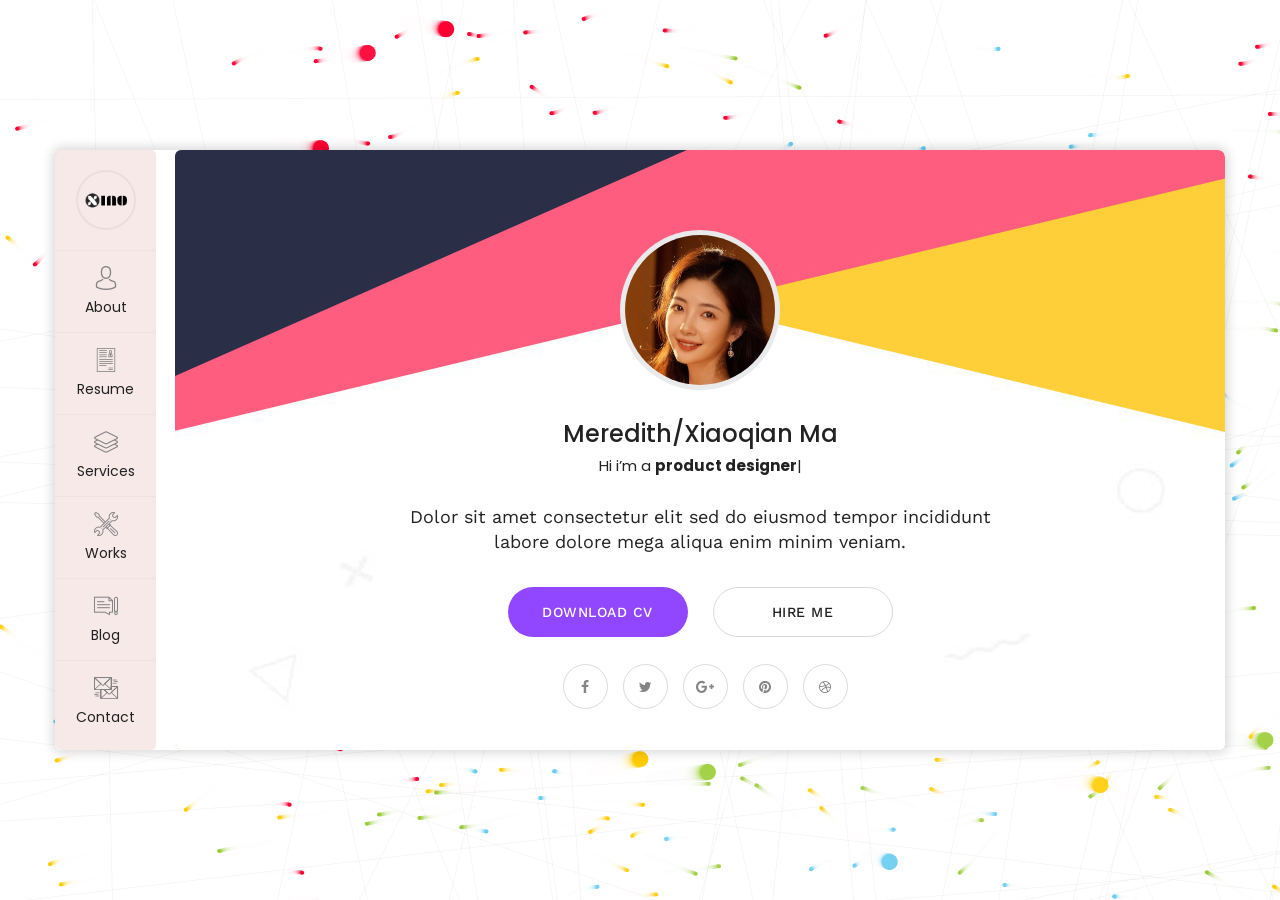
==== commit 25ef7679: "Add files via upload" ====
--- a/index.html
+++ b/index.html
@@ -1,100 +1,676 @@
-<!DOCTYPE html>
-
-<html>
-
-<head>
-    <meta charset="UTF-8" name="viewport" content="initial-scale=1.0">
-    <title>Ballet Lover Website</title>
-    <link href="balletlover/css/styles.css" rel="stylesheet" type="text/css" media="all">
-    <link
-        href="https://fonts.googleapis.com/css2?family=Aboreto&family=Cinzel:wght@400&family=Marcellus&family=Marcellus&family=Julius+Sans+One&family=Gotu&display=swap"
-        rel="stylesheet">
-
-</head>
-
-<body>
-    <div class="reflesh">
-        <!-- write a header of the website -->
-        <div class="header" id="oops">
-            <a href="index.html"><img id="logo" src="https://xiaoqian.neocities.org/final/iconbl.png"></a>
-            <!-- <p id="playicon" onclick="playPause()" type="button" width="3%">&#9776</p> -->
-            <p id="playicon" type="button" width="3%">&#9776</p>
-            <!-- <input type="checkbox" id="hamburger" /> -->
-            <img class="rotateBox" src="https://xiaoqian.neocities.org/final/shows/mydancer.png">
-
-
-
-            <div class="header1">
-                <h1>KEEP SPINNING</h1>
-            </div>
-
-
-            <!-- write Catalog Tags -->
-            <!-- MENU WRAPPER -->
-            <nav id="hamnav">
-                <!--THE HAMBURGER &#9776;-->
-                <label for="hamburger">
-                    <span></span>
-                    <span></span>
-                    <span></span>
-                </label>
-                <input type="checkbox" id="hamburger" />
-
-                <!--  MENU ITEMS -->
-                <div id="hamitems">
-                    <ul class="nav">
-                        <li class="now"><a href="balletlover/html/index.html">STYLES</a></li>
-                        <li><a href="ballets.html">BALLETS</a>
-                            <ul>
-                                <li> <a href="ballets.html">American</a></li>
-                                <li> <a href="ballets.html">Russian</a></li>
-                                <li> <a href="ballets.html">Chinese</a></li>
-                            </ul>
-                        </li>
-                        <li><a href="performance.html">PERFORMANCE</a>
-                            <ul>
-                                <li> <a href="performance.html">Recent</a></li>
-                                <li> <a href="performance.html">Tickets</a></li>
-                            </ul>
-                        </li>
-                        <li><a href="knowledge.html">KNOWLEDGE</a>
-                            <ul>
-                                <li> <a href="knowledge.html">Terms</a></li>
-                                <li> <a href="knowledge.html">Gesture</a></li>
-                            </ul>
-                        </li>
-                        <li><a href="community.html">COMMUNITY</a>
-                            <ul>
-                                <li> <a href="community.html">Videos</a></li>
-                                <li> <a href="community.html">Comment</a></li>
-                            </ul>
-                        </li>
-                    </ul>
-                </div>
-            </nav>
-
-        </div>
-
-
-        <!-- write a footer of the website -->
-        <div class="footer">
-            <p>&nbsp;&nbsp;&nbsp;&nbsp;</p>
-            <hr width="100%" color=#5B5B5B />
-            <p>&nbsp;&nbsp;&nbsp;&nbsp;</p>
-            <h3>Copyright © 2022 | Ballet Lover | <a href="mailto:service@balletlover.com">service@balletlover.com</a>
-            </h3>
-
-            <div>
-                <img src="https://xiaoqian.neocities.org/final/shows/mydancer.png" class="icon">
-            </div>
-
-        </div>
-
-    </div>
-
-
-</body>
-
-
-
-</html>
+﻿<!DOCTYPE html>
+<html lang="en">
+
+<head>
+    <meta charset="utf-8">
+    <title>Meredith | VCard | CV </title>
+    <!-- Stylesheets -->
+    <link href="css/bootstrap.css" rel="stylesheet">
+    <link href="css/style.css" rel="stylesheet">
+    <link href="css/responsive.css" rel="stylesheet">
+
+    <!--Favicon-->
+    <link rel="shortcut icon" href="images/favicon.png" type="image/x-icon">
+    <link rel="icon" href="images/favicon.png" type="image/x-icon">
+    <!-- Responsive -->
+    <meta http-equiv="X-UA-Compatible" content="IE=edge">
+    <meta name="viewport" content="width=device-width, initial-scale=1.0, maximum-scale=1.0, user-scalable=0">
+    <!--[if lt IE 9]><script src="js/html5shiv.js"></script><![endif]-->
+    <!--[if lt IE 9]><script src="js/respond.js"></script><![endif]-->
+</head>
+
+<body>
+
+    <div class="page-wrapper default-version">
+
+        <!-- Preloader -->
+        <div class="preloader"></div>
+
+        <div class="page-background">
+            <div class="image-1"><img src="images/icons/shape/icon-1.png" alt=""></div>
+            <div class="image-7"><img src="images/icons/shape/icon-7.png" alt=""></div>
+            <canvas id="canvas"></canvas>
+        </div>
+
+        <!-- Mobile menu -->
+        <div class="mobile-menu">
+            <div class="container">
+                <!--Nav Outer-->
+                <div class="nav-outer clearfix">
+                    <div class="logo"><a href="index.html"><img src="images/logo.png" alt=""></a></div>
+                    <!-- Main Menu -->
+                    <nav class="main-menu">
+                        <div class="navbar-header">
+                            <!-- Toggle Button -->
+                            <button type="button" class="navbar-toggle" data-toggle="collapse"
+                                data-target=".navbar-collapse">
+                                <span class="icon-bar"></span>
+                                <span class="icon-bar"></span>
+                                <span class="icon-bar"></span>
+                            </button>
+                        </div>
+
+                        <div class="navbar-collapse collapse scroll-nav clearfix">
+                            <ul class="navigation clearfix">
+
+                                <li class="current"><a href="#home">Home</a></li>
+                                <li><a href="#about">About</a></li>
+                                <li><a href="#resume">Resume</a></li>
+                                <li><a href="#services">Services</a></li>
+                                <li><a href="#work">Works</a></li>
+                                <li><a href="#blog">Blog</a></li>
+                                <li><a href="#contact">Contact</a></li>
+
+                            </ul>
+                        </div>
+                    </nav>
+                    <!-- Main Menu End-->
+                </div>
+                <!--Nav Outer End-->
+            </div>
+        </div>
+
+        <div class="card-outer">
+            <div class="scroll-box">
+                <div class="container" data-animation-in="fadeInLeft" data-animation-out="fadeOutLeft">
+                    <div class="card-wrapper">
+                        <div class="author-info" style="background-image:url(images/background/3.jpg)">
+                            <div class="image"><img src="images/resource/user.png" alt=""></div>
+                            <div class="author">
+                                <h3>Meredith/Xiaoqian Ma</h3>
+                                <div class="designation">
+                                    Hi i’m
+                                    <div class="typing-title">
+                                        <p>a <strong>product designer.</strong></p>
+                                        <p>a <strong>web developer.</strong></p>
+                                        <p>a <strong>UX Designer.</strong></p>
+                                    </div>
+                                    <span class="typed-title"></span>
+                                </div>
+                            </div>
+                            <div class="link-btn">
+                                <a href="http://www.17sucai.com/" class="theme-btn btn-style-one">Download CV</a>
+                            </div>
+                            <ul class="social-icon-two">
+                                <li><a href="#"><span class="fa fa-facebook"></span></a></li>
+                                <li><a href="#"><span class="fa fa-twitter"></span></a></li>
+                                <li><a href="#"><span class="fa fa-google-plus"></span></a></li>
+                                <li><a href="#"><span class="fa fa-pinterest"></span></a></li>
+                            </ul>
+                        </div>
+                        <div class="card-inner-box">
+                            <header class="header wow fadeInLeft" data-wow-duration="1.5s">
+                                <ul class="main-menu">
+                                    <li class="active home"><a class="logo" href="#home"><img src="images/logo.png"
+                                                alt=""></a></li>
+                                    <li><a href="#about"><i class="flaticon-social"></i>About</a></li>
+                                    <li><a href="#resume"><i class="flaticon-curriculum"></i>Resume</a></li>
+                                    <li><a href="#services"><i class="flaticon-layers-1"></i>Services</a></li>
+                                    <li><a href="#work"><i class="flaticon-tools"></i>Works</a></li>
+                                    <li><a href="#blog"><i class="flaticon-blog"></i>Blog</a></li>
+                                    <li><a href="#contact"><i class="flaticon-send-mail"></i>Contact</a></li>
+                                </ul>
+                            </header>
+
+                            <!-- card item -->
+                            <div class="card-home card-item active" id="home"
+                                style="background-image:url(images/background/1.jpg)">
+
+                                <div class="card-inner wow fadeInUp" data-wow-duration="2s">
+                                    <div class="image"><img src="images/resource/user.png" alt=""></div>
+                                    <div class="author">
+                                        <h3>Meredith/Xiaoqian Ma</h3>
+                                        <div class="designation">
+                                            Hi i’m
+                                            <div class="typing-title">
+                                                <p>a <strong>product designer.</strong></p>
+                                                <p>a <strong>web developer.</strong></p>
+                                                <p>a <strong>UX deisgner.</strong></p>
+                                            </div>
+                                            <span class="typed-title"></span>
+                                        </div>
+                                    </div>
+                                    <div class="text">Dolor sit amet consectetur elit sed do eiusmod tempor incididunt
+                                        labore dolore mega aliqua enim minim veniam.</div>
+                                    <div class="link-btn">
+                                        <a href="#" class="theme-btn btn-style-one">Download CV</a>
+                                        <a href="#" class="theme-btn btn-style-two">Hire Me</a>
+                                    </div>
+                                    <ul class="social-icon-two">
+                                        <li><a href="#"><span class="fa fa-facebook"></span></a></li>
+                                        <li><a href="#"><span class="fa fa-twitter"></span></a></li>
+                                        <li><a href="#"><span class="fa fa-google-plus"></span></a></li>
+                                        <li><a href="#"><span class="fa fa-pinterest"></span></a></li>
+                                        <li><a href="#"><span class="fa fa-dribbble"></span></a></li>
+                                    </ul>
+                                </div>
+
+                            </div>
+                            <!-- end item -->
+
+                            <!-- card item -->
+                            <div class="card-about card-item" id="about"
+                                style="background-image:url(images/background/2.jpg)">
+                                <div class="card-inner">
+                                    <h4 class="title">About Me</h4>
+                                    <div class="text">Dolor sit amet consectetur elit sed do eiusmod tempor incididunt
+                                        labore dolore mega aliqua enim ad minim veniam quis nostrud exercitation ullamco
+                                        laboris nisi ut aliquip commodo reprehenderit.</div>
+                                    <div class="info-list">
+                                        <div class="row">
+                                            <div class="col-md-6">
+                                                <ul class="list-style-one">
+                                                    <li><strong>Name:</strong> Meredith/Xiaoqian Ma</li>
+                                                    <li><strong>Phone:</strong> 18811770373</li>
+                                                    <li><strong>Address:</strong> Beijing , China</li>
+                                                </ul>
+                                            </div>
+                                            <div class="col-md-6">
+                                                <ul class="list-style-one">
+                                                    <li><strong>Email:</strong> maxiaoqian334@gmail.com</li>
+                                                    <li><strong>Freelance:</strong> Available</li>
+                                                </ul>
+                                            </div>
+                                        </div>
+                                    </div>
+                                    <h4 class="title">Skills</h4>
+                                    <div class="row">
+                                        <!-- About Block -->
+                                        <div class="skill-block col-md-3 col-sm-4 col-xs-6">
+                                            <div class="inner-box">
+                                                <div class="graph-outer">
+                                                    <input type="text" class="dial" data-fgColor="#9147ff"
+                                                        data-bgColor="#f5f5f5" data-width="90" data-height="90"
+                                                        data-linecap="normal" value="75">
+                                                    <div class="inner-text count-box"><span class="count-text"
+                                                            data-stop="75" data-speed="2000"></span>%</div>
+                                                </div>
+                                                <h3>Research</h3>
+                                            </div>
+                                        </div>
+
+                                        <!-- About Block -->
+                                        <div class="skill-block col-md-3 col-sm-4 col-xs-6">
+                                            <div class="inner-box">
+                                                <div class="graph-outer">
+                                                    <input type="text" class="dial" data-fgColor="#ff5e7e"
+                                                        data-bgColor="#f5f5f5" data-width="90" data-height="90"
+                                                        data-linecap="normal" value="75">
+                                                    <div class="inner-text count-box"><span class="count-text"
+                                                            data-stop="75" data-speed="2000"></span>%</div>
+                                                </div>
+                                                <h3>Design</h3>
+                                            </div>
+                                        </div>
+
+                                        <!-- About Block -->
+                                        <div class="skill-block col-md-3 col-sm-4 col-xs-6">
+                                            <div class="inner-box">
+                                                <div class="graph-outer">
+                                                    <input type="text" class="dial" data-fgColor="#ffc713"
+                                                        data-bgColor="#f5f5f5" data-width="90" data-height="90"
+                                                        data-linecap="normal" value="75">
+                                                    <div class="inner-text count-box"><span class="count-text"
+                                                            data-stop="75" data-speed="2000"></span>%</div>
+                                                </div>
+                                                <h3>Java </h3>
+                                            </div>
+                                        </div>
+
+                                        <!-- About Block -->
+                                        <div class="skill-block col-md-3 col-sm-4 col-xs-6">
+                                            <div class="inner-box">
+                                                <div class="graph-outer">
+                                                    <input type="text" class="dial" data-fgColor="#51dbc3"
+                                                        data-bgColor="#f5f5f5" data-width="90" data-height="90"
+                                                        data-linecap="normal" value="75">
+                                                    <div class="inner-text count-box"><span class="count-text"
+                                                            data-stop="75" data-speed="2000"></span>%</div>
+                                                </div>
+                                                <h3>HTML
+
+</HTML>
+</h3>
+</div>
+</div>
+</div>
+
+</div>
+</div>
+<!-- end item -->
+
+<!-- card item -->
+<div class="card-resume card-item" id="resume" style="background-image:url(images/background/2.jpg)">
+    <div class="card-inner">
+        <h4 class="title">Resume</h4>
+        <div class="row clearfix">
+            <!--Column-->
+            <div class="timeline-column col-md-6 col-sm-12 col-xs-12">
+                <div class="inner">
+                    <div class="col-header">
+                        <div class="icon-box">
+                            <div class="icon-inner">
+                                <div class="icon"><span class="flaticon-book"></span></div>
+                            </div>
+                        </div>
+                        <h2>Employment</h2>
+                    </div>
+
+                    <!--Timeline Block-->
+                    <div class="timeline-block">
+                        <div class="inner-box">
+                            <h4>Web Design</h4>
+                            <div class="date"><span>1998-2000</span> / University of stuties
+                            </div>
+                            <div class="text">Exceptur sint occaecat cupidatat non proident
+                                sunt culpa. </div>
+                        </div>
+                    </div>
+
+                    <!--Timeline Block-->
+                    <div class="timeline-block">
+                        <div class="inner-box">
+                            <h4>Web Development</h4>
+                            <div class="date"><span>1998-2000</span> / University of stuties
+                            </div>
+                            <div class="text">Exceptur sint occaecat cupidatat non proident
+                                sunt culpa. </div>
+                        </div>
+                    </div>
+
+                    <!--Timeline Block-->
+                    <div class="timeline-block">
+                        <div class="inner-box">
+                            <h4>Specialization Course</h4>
+                            <div class="date"><span>1998-2000</span> / University of stuties
+                            </div>
+                            <div class="text">Exceptur sint occaecat cupidatat non proident
+                                sunt culpa. </div>
+                        </div>
+                    </div>
+
+                </div>
+            </div>
+
+            <!--Column-->
+            <div class="timeline-column col-md-6 col-sm-12 col-xs-12">
+                <div class="inner">
+                    <div class="col-header">
+                        <div class="icon-box">
+                            <div class="icon-inner">
+                                <div class="icon"><span class="flaticon-case"></span></div>
+                            </div>
+                        </div>
+                        <h2>Experience</h2>
+                    </div>
+
+                    <!--Timeline Block-->
+                    <div class="timeline-block">
+                        <div class="inner-box">
+                            <h4>Lead UI/UX Designer</h4>
+                            <div class="date"><span>2015-Present</span> / Google inc.</div>
+                            <div class="text">Exceptur sint occaecat cupidatat non proident
+                                sunt culpa. </div>
+                        </div>
+                    </div>
+
+                    <div class="timeline-block">
+                        <div class="inner-box">
+                            <h4>Senior UI/UX Designer</h4>
+                            <div class="date"><span>2012-2014 </span> / Facebook inc.</div>
+                            <div class="text">Exceptur sint occaecat cupidatat non proident
+                                sunt culpa. </div>
+                        </div>
+                    </div>
+
+                    <div class="timeline-block">
+                        <div class="inner-box">
+                            <h4>Junior UI/UX Designer</h4>
+                            <div class="date"><span>2006-2011 </span> / airbnb inc.</div>
+                            <div class="text">Exceptur sint occaecat cupidatat non proident
+                                sunt culpa. </div>
+                        </div>
+                    </div>
+
+                </div>
+            </div>
+
+        </div>
+    </div>
+</div>
+<!-- end item -->
+<!-- card item -->
+<div class="card-services card-item" id="services" style="background-image:url(images/background/2.jpg)">
+    <div class="card-inner">
+        <h4 class="title">Services</h4>
+        <div class="row">
+            <div class="services-block col-md-6">
+                <div class="inner-box">
+                    <div class="icon-box"><span class="icon flaticon-pen-tool"></span></div>
+                    <h4><a href="blog-single.html">UI/UX Design</a></h4>
+                    <div class="text">Lorem ipsum dolor amet constur adipisicing elit </div>
+                </div>
+            </div>
+            <div class="services-block col-md-6">
+                <div class="inner-box">
+                    <div class="icon-box"><span class="icon flaticon-folder"></span></div>
+                    <h4><a href="blog-single.html">Web Design</a></h4>
+                    <div class="text">Lorem ipsum dolor amet constur adipisicing elit </div>
+                </div>
+            </div>
+            <div class="services-block col-md-6">
+                <div class="inner-box">
+                    <div class="icon-box"><span class="icon flaticon-computer"></span></div>
+                    <h4><a href="blog-single.html">Branding</a></h4>
+                    <div class="text">Lorem ipsum dolor amet constur adipisicing elit </div>
+                </div>
+            </div>
+            <div class="services-block col-md-6">
+                <div class="inner-box">
+                    <div class="icon-box"><span class="icon flaticon-layers-1"></span></div>
+                    <h4><a href="blog-single.html">Logo Design</a></h4>
+                    <div class="text">Lorem ipsum dolor amet constur adipisicing elit </div>
+                </div>
+            </div>
+            <div class="services-block col-md-6">
+                <div class="inner-box">
+                    <div class="icon-box"><span class="icon flaticon-web-design"></span>
+                    </div>
+                    <h4><a href="blog-single.html">Apps Design</a></h4>
+                    <div class="text">Lorem ipsum dolor amet constur adipisicing elit </div>
+                </div>
+            </div>
+            <div class="services-block col-md-6">
+                <div class="inner-box">
+                    <div class="icon-box"><span class="icon flaticon-photo-camera"></span>
+                    </div>
+                    <h4><a href="blog-single.html">Photography</a></h4>
+                    <div class="text">Lorem ipsum dolor amet constur adipisicing elit </div>
+                </div>
+            </div>
+        </div>
+    </div>
+</div>
+<!-- end item -->
+<!-- card item -->
+<div class="card-projects card-item" id="work" style="background-image:url(images/background/2.jpg)">
+    <div class="card-inner">
+        <h4 class="title">Works</h4>
+        <div class="row">
+            <div class="projects-block col-md-6">
+                <div class="inner-box">
+                    <figure class="image">
+                        <img src="images/gallery/1.jpg" alt="image">
+                        <div class="overlay">
+                            <a class="lightbox-image option-btn" title="Image Caption Here"
+                                data-fancybox-group="example-gallery" href="balletlover/html/index.html">
+                                <i class="fa fa-search"></i>
+                            </a>
+                        </div>
+                    </figure>
+                    <div class="caption-title">
+                        <h3><a href="#">Ballet Lover</a></h3>
+                        <span>Website Design</span>
+                    </div>
+                </div>
+            </div>
+            <div class="projects-block col-md-6">
+                <div class="inner-box">
+                    <figure class="image">
+                        <img src="images/gallery/2.jpg" alt="image">
+                        <div class="overlay">
+                            <a class="lightbox-image option-btn" title="Image Caption Here"
+                                data-fancybox-group="example-gallery" href="images/gallery/2.jpg">
+                                <i class="fa fa-search"></i>
+                            </a>
+                        </div>
+                    </figure>
+                    <div class="caption-title">
+                        <h3><a href="#">Portfolio Item Title</a></h3>
+                        <span>Branding, Print</span>
+                    </div>
+                </div>
+            </div>
+            <div class="projects-block col-md-6">
+                <div class="inner-box">
+                    <figure class="image">
+                        <img src="images/gallery/3.jpg" alt="image">
+                        <div class="overlay">
+                            <a class="lightbox-image option-btn" title="Image Caption Here"
+                                data-fancybox-group="example-gallery" href="images/gallery/3.jpg">
+                                <i class="fa fa-search"></i>
+                            </a>
+                        </div>
+                    </figure>
+                    <div class="caption-title">
+                        <h3><a href="#">Portfolio Item Title</a></h3>
+                        <span>Branding, Print</span>
+                    </div>
+                </div>
+            </div>
+            <div class="projects-block col-md-6">
+                <div class="inner-box">
+                    <figure class="image">
+                        <img src="images/gallery/4.jpg" alt="image">
+                        <div class="overlay">
+                            <a class="lightbox-image option-btn" title="Image Caption Here"
+                                data-fancybox-group="example-gallery" href="images/gallery/4.jpg">
+                                <i class="fa fa-search"></i>
+                            </a>
+                        </div>
+                    </figure>
+                    <div class="caption-title">
+                        <h3><a href="#">Portfolio Item Title</a></h3>
+                        <span>Branding, Print</span>
+                    </div>
+                </div>
+            </div>
+            <div class="projects-block col-sm-6">
+                <div class="inner-box">
+                    <figure class="image">
+                        <img src="images/gallery/5.jpg" alt="image">
+                        <div class="overlay">
+                            <a class="lightbox-image option-btn" title="Image Caption Here"
+                                data-fancybox-group="example-gallery" href="images/gallery/5.jpg">
+                                <i class="fa fa-search"></i>
+                            </a>
+                        </div>
+                    </figure>
+                    <div class="caption-title">
+                        <h3><a href="#">Portfolio Item Title</a></h3>
+                        <span>Branding, Print</span>
+                    </div>
+                </div>
+            </div>
+            <div class="projects-block col-sm-6">
+                <div class="inner-box">
+                    <figure class="image">
+                        <img src="images/gallery/6.jpg" alt="image">
+                        <div class="overlay">
+                            <a class="lightbox-image option-btn" title="Image Caption Here"
+                                data-fancybox-group="example-gallery" href="images/gallery/6.jpg">
+                                <i class="fa fa-search"></i>
+                            </a>
+                        </div>
+                    </figure>
+                    <div class="caption-title">
+                        <h3><a href="#">Portfolio Item Title</a></h3>
+                        <span>Branding, Print</span>
+                    </div>
+                </div>
+            </div>
+        </div>
+    </div>
+</div>
+<!-- end item -->
+<!-- card item -->
+<div class="card-blog card-item" id="blog" style="background-image:url(images/background/2.jpg)">
+    <div class="card-inner">
+        <h4 class="title">Blog</h4>
+        <div class="news-block">
+            <div class="inner-box">
+                <div class="image">
+                    <img src="images/resource/blog-1.jpg" alt="">
+                    <div class="overlay">
+                        <!-- <a class="link-btn" href="blog-single.html"> -->
+                        <i class="fa fa-link"></i>
+                        </a>
+                    </div>
+                </div>
+                <div class="date"><strong>02</strong> <br>Sep</div>
+                <div class="lower-content">
+                    <!-- <h4><a href="blog-single.html">Let’s Talk About Design</a></h4> -->
+                    <h4>Let’s Talk About Design</h4>
+                    <div class="post-meta">by admin / <span>Design</span></div>
+                </div>
+            </div>
+        </div>
+        <div class="news-block">
+            <div class="inner-box">
+                <div class="image">
+                    <img src="images/resource/blog-2.jpg" alt="">
+                    <div class="overlay">
+                        <!-- <a class="link-btn" href="blog-single.html"> -->
+                        <i class="fa fa-link"></i>
+                        </a>
+                    </div>
+                </div>
+                <div class="date"><strong>04</strong> <br>Sep</div>
+                <div class="lower-content">
+                    <!-- <h4><a href="blog-single.html">Let’s Talk About Design</a></h4> -->
+                    <h4>Let’s Talk About Design</h4>
+                    <div class="post-meta">by admin / <span>Design</span></div>
+                </div>
+            </div>
+        </div>
+        <div class="news-block">
+            <div class="inner-box">
+                <div class="image">
+                    <img src="images/resource/blog-3.jpg" alt="">
+                    <div class="overlay">
+                        <!-- <a class="link-btn" href="blog-single.html"> -->
+                        <i class="fa fa-link"></i>
+                        </a>
+                    </div>
+                </div>
+                <div class="date"><strong>06</strong> <br>Sep</div>
+                <div class="lower-content">
+                    <!-- <h4><a href="blog-single.html">Let’s Talk About Design</a></h4> -->
+                    <h4>Let’s Talk About Design</h4>
+                    <div class="post-meta">by admin / <span>Design</span></div>
+                </div>
+            </div>
+        </div>
+    </div>
+</div>
+<!-- end item -->
+<!-- card item -->
+<div class="card-contact card-item" id="contact" style="background-image:url(images/background/2.jpg)">
+    <div class="card-inner">
+        <h3 class="title">Contact</h3>
+        <h4>Keep In Touch</h4>
+        <div class="row clearfix">
+            <div class="col-md-6">
+                <ul class="list-style-two">
+                    <li><span class="icon flaticon-signs"></span>1330 Boylston St. Boston
+                        <br> 02215 MA, USA
+                    </li>
+                    <li><span class="icon flaticon-smartphone"></span>(+1) 857-294-2583
+                        <br>(+86) 188-1177-0373
+                    </li>
+                    <li><span class="icon flaticon-note-1"></span>maxiaoqian334@gmail.com
+                        <br>maxiaoqian99@163.com
+                    </li>
+                </ul>
+            </div>
+            <div class="col-md-6">
+                <div class="map-section">
+                    <div class="home-google-map">
+                        <div class="google-map" id="contact-google-map" data-map-lat="40.700843"
+                            data-map-lng="-74.004012" data-icon-path="images/icons/map-marker.png"
+                            data-map-title="Chester" data-map-zoom="11">
+                        </div>
+                    </div>
+                </div>
+            </div>
+        </div>
+        <h4>How Can I Help?</h4>
+        <!-- Contact Form -->
+        <div class="contact-form">
+            <!--Comment Form-->
+            <form method="post" action="sendemail.php" id="contact-form">
+                <div class="row clearfix">
+
+                    <div class="col-md-6 form-group">
+                        <input type="text" name="username" placeholder="Name" required>
+                    </div>
+
+                    <div class="col-md-6 form-group">
+                        <input type="email" name="email" placeholder="Email" required>
+                    </div>
+
+                    <div class="col-md-6 form-group">
+                        <input type="text" name="subject" placeholder="Subject" required>
+                    </div>
+
+                    <div class="col-md-6 form-group">
+                        <input type="text" name="phone" placeholder="Phone" required>
+                    </div>
+
+                    <div class="col-lg-12 col-md-12 form-group">
+                        <textarea name="message" placeholder="Message"></textarea>
+                    </div>
+
+                    <div class="col-lg-12 col-md-12 form-group">
+                        <button class="theme-btn btn-style-two" type="submit" name="submit-form">Submit Now </button>
+                    </div>
+
+                </div>
+            </form>
+
+        </div>
+        <!--End Contact Form -->
+
+    </div>
+</div>
+<!-- end item -->
+
+</div>
+</div>
+
+</div>
+</div>
+
+</div>
+
+</div>
+<!--End pagewrapper-->
+
+
+<script src="js/jquery.js"></script>
+
+<script src="js/bootstrap.min.js"></script>
+<script src="js/jquery.mCustomScrollbar.concat.min.js"></script>
+<script src="js/owl.js"></script>
+<script src="js/wow.js"></script>
+<script src="js/appear.js"></script>
+<script src="js/jquery.fancybox.js"></script>
+<script src="js/element-in-view.js"></script>
+<script src="js/knob.js"></script>
+<script src="js/validate.js"></script>
+<script src="js/mousemoveparallax.js"></script>
+<script src="js/pagenav.js"></script>
+<script src="js/jquery-type.js"></script>
+<script src="js/jquery.nicescroll.min.js"></script>
+<script src="js/particle-alone.js"></script>
+<script src="js/script.js"></script>
+
+<!--Google Map APi Key-->
+<script src="http://ditu.google.cn/maps/api/js?key=AIzaSyATY4Rxc8jNvDpsK8ZetC7JyN4PFVYGCGM"></script>
+<script src="js/gmaps.js"></script>
+<script src="js/map-script.js"></script>
+<!--End Google Map APi-->
+
+</body>
+
+</html>
--- a/css/style.css
+++ b/css/style.css
@@ -0,0 +1,1938 @@
+/* Mahira HTML Template*/
+
+/************ TABLE OF CONTENTS ***************
+1. Fonts
+2. Reset
+3. Global
+4. Header
+5. About
+6. Resume
+7. Services
+8. Works
+9. Blog
+10. Contact
+**********************************************/
+
+/*** 
+
+====================================================================
+	Fonts
+====================================================================
+
+ ***/
+
+@import url('https://fonts.googleapis.com/css?family=Poppins:400,500,600,700,800|Work+Sans:400,500,700');
+
+/*font-family: 'Poppins', sans-serif;
+font-family: 'Work Sans', sans-serif;*/
+
+@import url('font-awesome.css');
+@import url('flaticon.css');
+@import url('animate.css');
+@import url('owl.css');
+@import url('jquery-ui.css');
+@import url('jquery.fancybox.min.css');
+@import url('jquery.mCustomScrollbar.min.css');
+@import url('custom-animate.css');
+@import url('multi-scroll.css');
+
+/*** 
+
+====================================================================
+	Reset
+====================================================================
+
+ ***/
+
+* {
+	margin:0px;
+	padding:0px;
+	border:none;
+	outline:none;
+}
+
+/*** 
+
+====================================================================
+	Global Settings
+====================================================================
+
+ ***/
+
+body {
+	font-size:15px;
+	color:#777777;
+	line-height:1.7em;
+	font-weight:400;
+	background:#ffffff;
+	-webkit-font-smoothing: antialiased;
+	-moz-font-smoothing: antialiased;
+	font-family: 'Work Sans', sans-serif;
+}
+
+a{
+	text-decoration:none;
+	cursor:pointer;
+	color:#fc6183;
+}
+
+a:hover,a:focus,a:visited{
+	text-decoration:none;
+	outline:none;
+}
+
+h1,h2,h3,h4,h5,h6 {
+	position:relative;
+	font-weight:normal;
+	background:none;
+	margin:0px;
+	line-height:1.6em;
+	font-family: 'Poppins', sans-serif;
+}
+
+textarea{
+	overflow:hidden;
+}
+
+p{
+	font-size: 14px;
+	position:relative;
+	line-height:1.8em;	
+	margin-bottom: 0;
+	color: #777777;
+}
+
+::-webkit-input-placeholder{color: inherit;}
+::-moz-input-placeholder{color: inherit;}
+::-ms-input-placeholder{color: inherit;}
+
+.auto-container{
+	position:static;
+	max-width:1200px;
+	padding:0px 15px;
+	margin:0 auto;
+}
+
+.medium-container{
+	max-width:850px;
+}
+
+.page-wrapper{
+	position:relative;
+	margin:0 auto;
+	width:100%;
+	min-width:300px;
+	background-position: center;
+	background-repeat: repeat;
+}
+
+.page-wrapper.bg-lines{
+	background-image: url(../images/icons/line.png);
+}
+
+
+ul,li{
+	list-style:none;
+	padding:0px;
+	margin:0px;	
+}
+
+.centered{
+	text-align:center;	
+}
+
+.theme-btn{
+	display:inline-block;
+	letter-spacing: .5px;
+	transition:all 0.3s ease;
+	-moz-transition:all 0.3s ease;
+	-webkit-transition:all 0.3s ease;
+	-ms-transition:all 0.3s ease;
+	-o-transition:all 0.3s ease;
+}
+
+/*Btn Style One*/
+.btn-style-one{
+	position:relative;
+	font-size:14px;
+	line-height:22px;
+	text-align: center;
+	padding:14px 30px;
+	color:#ffffff;
+	font-weight:500;
+	text-transform: uppercase;
+	letter-spacing:.5px;
+	-webkit-border-radius: 40px;
+	-moz-border-radius: 40px;
+	-ms-border-radius: 40px;
+	-o-border-radius: 40px;
+	border-radius: 40px;
+	background: #9147ff;
+}
+
+.btn-style-one:hover{
+	color: #fff;
+	background: #222;
+}
+
+/*Btn Style two*/
+.btn-style-two{
+	position:relative;
+	font-size:14px;
+	line-height:22px;
+	text-align: center;
+	padding: 13px 30px;
+	color:#222;
+	font-weight:500;
+	text-transform: uppercase;
+	letter-spacing:.5px;
+	-webkit-border-radius: 40px;
+	-moz-border-radius: 40px;
+	-ms-border-radius: 40px;
+	-o-border-radius: 40px;
+	border-radius: 40px;
+	background: transparent;
+	border: 1px solid #d9d9d9;
+}
+
+.btn-style-two:hover{
+	color: #ffffff;
+	background: #9147ff;
+	border-color: #9147ff;
+}
+
+
+/*Social Icon One*/
+
+.social-icon-one{
+	position:relative;
+}
+
+.social-icon-one li{
+	position:relative;
+	margin-left:10px;
+	display:inline-block;
+}
+
+.social-icon-one li a{
+	font-size:14px;
+	color:#111111;
+}
+
+.social-icon-one li a:hover{
+	color:#1d1d1d;
+}
+
+/*Social Icon two*/
+
+.social-icon-two{
+	position:relative;
+}
+
+.social-icon-two li{
+	position:relative;
+	margin-left:10px;
+	display:inline-block;
+}
+
+.social-icon-two li a{
+	font-size:14px;
+	color: #848484;
+	height:  45px;
+	width:  45px;
+	text-align:  center;
+	line-height:  45px;
+	border: 1px solid #dbdbdb;
+	display:  inline-block;
+	border-radius: 50%;
+	transition: .5s ease;
+}
+
+.social-icon-two li a:hover{
+	color:#fff;
+	background-color: #9147ff;
+}
+
+.theme_color{
+	color:#fc6183;	
+}
+
+.preloader{
+	position:fixed;
+	left:0px;
+	top:0px;
+	width:100%;
+	height:100%;
+	z-index:999999;
+	background-color:#ffffff;
+	background-position:center center;
+	background-repeat:no-repeat;
+	background-image:url(../images/icons/preloader.svg);
+}
+
+img{
+	display:inline-block;
+	max-width:100%;
+	height:auto;	
+}
+
+/* page background */
+.page-background {
+	position: fixed;
+    overflow: hidden;
+    top: 0;
+    left: 0;
+    width: 100%;
+    height: 100%;
+	background-image: -moz-linear-gradient( 110deg, rgb(145,71,255) 0%, rgb(121,39,245) 100%);
+    background-image: -webkit-linear-gradient( 110deg, rgb(145,71,255) 0%, rgb(121,39,245) 100%);
+    background-image: -ms-linear-gradient( 110deg, rgb(145,71,255) 0%, rgb(121,39,245) 100%);
+}
+
+.page-background .image-1 {
+	position: absolute;
+	left: 0;
+	top: 0;
+}
+
+.page-background .image-7 {
+	position: absolute;
+	right: 0;
+	bottom: 0px;
+}
+
+/* parallax container */
+
+.parallax-container {
+    position: absolute;
+    left: 0;
+    top: 0;
+    width: 100%;
+    height: 100%;
+}
+
+.parallax-container .image-2 {
+	position: absolute;
+	left: 120px;
+	top: 50%;
+}
+
+.parallax-container .image-3 {
+	position: absolute;
+	left: 50%;
+	top: 90px;
+}
+
+.parallax-container .image-4 {
+	position: absolute;
+	right: 30%;
+	top: 5px;
+}
+
+.parallax-container .image-5 {
+	position: absolute;
+	right: 150px;
+	bottom: 50%;
+}
+
+.parallax-container .image-6 {
+	position: absolute;
+	left: 30%;
+	bottom: 50px;
+}
+
+
+.card-outer {
+    position: fixed;
+    display: flex;
+    flex-direction: row;
+    flex-wrap: wrap;
+    justify-content:  center;
+    align-items:  center;
+    height:  100%;
+    width:  100%;
+    top:  0;
+    left:  0;
+}
+
+.card-outer .container {
+	position: relative;
+}
+
+
+/*** 
+
+====================================================================
+	Header
+====================================================================
+
+ ***/
+
+.header {
+	position: absolute;
+	left: 0;
+	top: 0;
+	bottom: 0;
+	background-color: #f8e9e9;
+	border-radius: 5px;
+	transition: .5s ease;
+	z-index: 99;
+	overflow: hidden;
+}
+
+.card-outer .card-inner-box.offsetleft .header {
+	border-radius: 0px;
+}
+
+.header ul {
+	text-align: center;
+}
+
+.header ul li {
+	position: relative;
+	min-width: 100px;
+	border-bottom: 1px solid #f0e2e2;
+}
+
+.header ul li:last-child {
+	border-bottom: 0px;
+}
+
+.header ul li a.logo {
+    border: 2px solid #ebdddd;
+    border-radius: 50%;
+    height: 60px;
+    width: 60px;
+    padding: 0 0;
+    line-height: 54px;
+    margin: 20px auto;
+}
+
+.header ul li.active a.logo {
+	background-color: transparent;
+}
+
+.header ul li a {
+	position: relative;
+	color: #212121;
+	padding: 15px 21px 12px;
+
+	display:  block;
+	font-size:  14px;
+	font-family:  'Poppins', sans-serif;
+	background: #f8e9e9;
+	z-index: 99;
+}
+
+.header ul li:before {
+	position: absolute;
+	content: '';
+	background-color: #9147ff;
+	height: 50px;
+	width: 50px;
+	right: 10px;
+	top: 15px;
+	transform: rotate(45deg);
+	transition:  .5s ease;
+}
+
+.header ul li.active:before {
+	right: 0;
+	z-index: 99;
+}
+
+.header ul li.home:before {
+	display: none;
+}
+
+.header ul li a i {
+	display:  block;
+	color: #838383;
+	font-size: 24px;
+	margin-bottom: 3px;
+}
+
+.header ul li.active a {
+    background: #9147ff;
+    color: #fff;
+}
+
+.header ul li.active a i {
+    color: #fff;
+}
+
+/* Mobile menu */
+
+.mobile-menu {
+    background: #fff;
+    position: fixed;
+    top: 0;
+    left: 0;
+    width: 100%;
+    z-index: 9999;
+    display: none;
+    box-shadow: 0 0 40px rgba(0, 0, 0, 0.1);
+}
+
+.mobile-menu .nav-outer {
+	position: relative;
+}
+
+.mobile-menu .logo {
+    position: absolute;
+    left: 0;
+    top: 0;
+    z-index: 99;
+    border-right: 1px solid #ececec;
+    padding: 13px 0;
+    padding-right: 24px;
+}
+
+/*** 
+
+====================================================================
+	Card item
+====================================================================
+
+ ***/
+
+.card-outer .card-wrapper {
+	background-color: #fff;
+	border-radius: 7px;
+	overflow: hidden;
+}
+
+.card-outer .card-inner-box {
+	position: relative;
+	min-height: 600px;
+	background-image: -moz-linear-gradient( 110deg, rgb(145,71,255) 0%, rgb(121,39,245) 100%);
+	background-image: -webkit-linear-gradient( 110deg, rgb(145,71,255) 0%, rgb(121,39,245) 100%);
+	background-image: -ms-linear-gradient( 110deg, rgb(145,71,255) 0%, rgb(121,39,245) 100%);
+	transition: 1s ease;
+}
+
+.card-outer .card-inner-box.offsetleft {
+	transition: .5s ease;
+	transform: translate(350px);
+}
+
+.card-item {
+    position: absolute;
+    border-radius: 6px;
+    border-top-left-radius: 0px;
+    border-bottom-left-radius: 0px;
+    top: 0;
+    left: 100px;
+    right: 0;
+    bottom: 0;
+    opacity: 0;
+    visibility: hidden;
+    z-index: 8;
+    max-width: 720px;
+}
+
+.card-inner-box.active .card-item {
+	border-top-left-radius: 0px;
+	border-bottom-left-radius: 0px;
+    background-repeat: no-repeat;
+    background-position: right center;
+}
+
+.card-item .card-inner {
+	height: 100%;
+	transition: .5s ease;
+}
+
+.card-inner-box .card-home {
+	text-align: center;
+	left: 120px;
+	background-position: center;
+	background-repeat: no-repeat;
+	background-size: cover;
+	border-radius: 6px;
+	max-width: 1050px;
+	padding-top: 80px;
+}
+
+.card-item.active {
+	opacity: 1;
+	visibility: visible;
+	z-index: 10;
+	transition: visibility 1s linear, opacity 0.5s linear;
+}
+
+.card-item.hide-item {
+	opacity: 0;
+	visibility: hidden;
+	z-index: 9;
+}
+
+.card-home .image {
+	width: 160px;
+	height: 160px;
+	margin: 0 auto;
+	margin-bottom: 25px;
+	background: #fff;
+	border-radius: 50%;
+}
+
+.card-home .image img {
+	border: 5px solid rgba(31, 53, 67, 0.10);
+	border-radius: 50%;
+}
+
+.card-home .author h3 {
+	font-weight: 500;
+	color: #222;
+}
+
+.card-home .author .designation {
+	font-family: 'Poppins', sans-serif;
+	font-size: 15px;
+	margin-bottom: 25px;
+	color: #222;
+}
+
+.card-home .text {
+	font-size: 18px;
+	max-width: 600px;
+	margin: 0 auto;
+	margin-bottom: 25px;
+	color: #222;
+}
+
+.card-home .link-btn {
+	margin-bottom: 20px;
+}
+
+.card-home .theme-btn {
+	margin: 7px 10px;
+	min-width: 180px;
+}
+
+/* author info */
+.author-info {
+	position: absolute;
+	left: 0px;
+	top: 0;
+	bottom: 0;
+	text-align: center;
+	padding: 50px 15px;
+	padding-top: 140px;
+	min-width: 350px;
+	border-bottom-left-radius: 6px;
+	border-top-left-radius: 8px;
+	background-repeat: no-repeat;
+	background-position: center;
+}
+
+.author-info .image {
+	width: 160px;
+	height: 160px;
+	border-radius: 50%;
+	margin: 0 auto;
+	margin-bottom: 35px;
+	background: #fff;
+}
+
+.author-info .image img {
+	border: 5px solid rgba(31, 53, 67, 0.10);
+	border-radius: 50%;
+}
+
+.author-info .author h3 {
+	font-weight: 500;
+	color: #222;
+}
+
+.author-info .author .designation {
+	font-family: 'Poppins', sans-serif;
+	font-size: 15px;
+	margin-bottom: 30px;
+	color: #222;
+}
+
+.author-info .text {
+	font-size: 18px;
+	max-width: 600px;
+	margin: 0 auto;
+	margin-bottom: 30px;
+	color: #222;
+}
+
+.author-info .link-btn {
+	margin-bottom: 30px;
+}
+
+.author-info .theme-btn {
+	margin: 0 10px;
+}
+
+/*** 
+
+====================================================================
+	About Us	
+====================================================================
+
+***/
+
+.card-about {
+	padding: 50px 50px;
+}
+
+.card-about .title {
+	font-size: 22px;
+	font-weight: 500;
+	color: #222;
+	margin-bottom: 20px;
+}
+
+.card-about .text {
+	position: relative;
+	margin-bottom: 20px;
+}
+
+.card-about .info-list {
+	margin-bottom: 28px;
+	padding-bottom: 20px;
+	border-bottom: 1px solid #e5e5e5;
+}
+
+.card-about .list-style-one {
+	position: relative;
+}
+
+.card-about .list-style-one li {
+	position: relative;
+	color: #848484;
+	margin-bottom: 10px;
+}
+
+.card-about .list-style-one li strong {
+	color: #222;
+}
+
+.skill-section .row{
+	margin: 0 -60px;
+}
+
+.skill-section .skill-block{
+	padding: 0 60px;
+}
+
+.skill-block{
+	position: relative;
+	margin-bottom: 30px;
+	text-align:  left;
+}
+
+.skill-block .inner-box{
+	position: relative;
+	display:  inline-block;
+}
+
+.skill-block .graph-outer{
+	position: relative;
+	left: 0;
+	top: 0;
+	text-align: center;
+	display: inline-block;
+}
+
+.skill-block .graph-outer .count-box{
+    position: absolute;
+    left: 0;
+    top: 50%;
+    width: 100%;
+    font-size: 20px;
+    color: #222222;
+    font-weight: 300;
+    line-height: 40px;
+    margin-top: -20px;
+}
+
+.skill-block h3{
+	position: relative;
+	font-size: 15px;
+	line-height: 1.2em;
+	color: #222222;
+	font-weight: 400;
+	text-align:  center;
+	font-family:  'Work Sans', sans-serif;
+	margin-top: 5px;
+}
+
+.skill-block .sub-title{
+	display: block;
+	font-size: 12px;
+	line-height: 18px;
+	color: #00aeef;
+	font-weight: 400;
+	margin-top: 3px;
+}
+
+.skill-block .text{
+	position: relative;	
+	font-size: 18px;
+	line-height: 28px;
+	color: #555555;
+	font-weight: 300;
+	margin-top: 15px;
+}
+
+
+/*** 
+
+====================================================================
+	Resume Section
+====================================================================
+
+***/
+
+.card-resume{
+	padding: 50px 50px;
+}
+
+.card-resume .title {
+    font-size: 22px;
+    font-weight: 500;
+    color: #222;
+    margin-bottom: 15px;
+    padding-bottom: 10px;
+    border-bottom: 1px solid #e5e5e5;
+    margin-top: -9px;
+}
+
+.card-resume .timeline-column{
+	position:relative;
+	margin-bottom: 40px;
+}
+
+.card-resume .timeline-column .inner{
+	position:relative;
+	padding-left: 13px;
+	padding-bottom:2px;
+}
+
+.card-resume .timeline-column .inner:before{
+	content:'';
+	position:absolute;
+	left: 12px;
+	top: 60px;
+	border-left:1px solid #d0d0d0;
+	bottom: 0;
+}
+
+.card-resume .timeline-column .col-header{
+	position:relative;
+	padding-left: 22px;
+	margin-bottom: 5px;
+}
+
+.card-resume .timeline-column .col-header h2{
+	position:relative;
+	font-size: 18px;
+	color: #222;
+	font-weight: 500;
+	text-transform:capitalize;
+	line-height:42px;
+}
+
+.dark-layout .card-resume .timeline-column .col-header h2{
+	color:#ffffff;
+}
+
+.card-resume .timeline-column .col-header .icon-box{
+	position:absolute;
+	left: -26px;
+	top: -4px;
+}
+
+.card-resume .timeline-column .col-header .icon-box .icon-inner{
+	position:relative;
+	width:52px;
+	height:52px;	
+}
+
+.dark-layout .card-resume .timeline-column .col-header .icon-box .icon{
+	color:#1e1e1e;	
+}
+
+
+.card-resume .timeline-column .col-header .icon-box .icon{
+	position:relative;
+	display:block;
+	width:52px;
+	height:52px;
+	text-align:center;
+	color:#9147ff;
+	font-size:24px;
+	line-height:52px;
+	z-index:1;
+}
+
+.card-resume .timeline-column .timeline-block{
+	position:relative;
+	margin-bottom: 28px;
+}
+
+.card-resume .timeline-column .timeline-block:last-child{
+	margin-bottom:0px;	
+}
+
+.card-resume .timeline-column .timeline-block .inner-box{
+	position:relative;
+	padding-left:30px;
+}
+
+.card-resume .timeline-column .timeline-block .date{
+	position:relative;
+	display:inline-block;
+	margin-bottom: 9px;
+	line-height:24px;
+	font-size:14px;
+	color:#222;
+	font-weight:400;
+	font-family: 'Poppins', sans-serif;
+}
+
+.card-resume .timeline-column .timeline-block .date span {
+	color: #9147ff;
+}
+
+.card-resume .timeline-column .timeline-block h4{
+	position: relative;
+	font-size:16px;
+	color:#333333;
+	font-weight: 500;
+	margin-bottom: 5px;
+}
+
+.card-resume .timeline-column .timeline-block h4:before{
+	content:'';
+	position:absolute;
+	left: -37px;
+	top:4px;
+	width: 13px;
+	height: 13px;
+	border: 2px solid #9147ff;
+	border-radius:50%;
+	background:  #fff;
+}
+
+.card-resume .timeline-column .timeline-block .text{
+	font-size:14px;
+}
+
+/*** 
+
+====================================================================
+	Services Section
+====================================================================
+
+***/
+
+.card-services{
+	padding: 50px 50px;
+}
+
+.card-services .title {
+    font-size: 22px;
+    font-weight: 500;
+    color: #222;
+    margin-bottom: 15px;
+    padding-bottom: 20px;
+    border-bottom: 1px solid #e5e5e5;
+    margin-top: -9px;
+}
+
+.services-block {
+	position: relative;
+}
+
+.services-block .inner-box {
+	position: relative;
+	padding-left: 95px;
+	margin-top: 40px;
+	min-height: 100px;
+}
+
+.services-block .icon-box {
+	position: absolute;
+	left: 0;
+	top: 0;
+	color: #9147ff;
+	height: 75px;
+	width: 75px;
+	text-align: center;
+	line-height: 73px;
+	border: 1px solid #e5e5e5;
+	font-size: 34px;
+	border-radius: 50%;
+	transition: .5s ease;
+}
+
+.services-block .icon-box span {
+	position: relative;
+}
+
+.services-block:hover .icon-box {
+	border-color: #9147ff;
+	color: #fff;
+}
+
+.services-block .icon-box:before {
+	position: absolute;
+	content: '';
+	background-color: #9147ff;
+	left: 0;
+	top: 0;
+	bottom: 0;
+	right: 0;
+	border-radius: 50%;
+	transform: scale(0);
+	transition: .5s ease;
+}
+
+.services-block:hover .icon-box:before {
+	transform: scale(1);
+}
+
+.services-block h4 {
+	position: relative;
+	font-size: 18px;
+	margin-bottom: 10px;
+}
+
+.services-block h4 a {
+	color: #222;
+}
+
+.services-block .text {
+	margin-bottom: 10px;
+}
+
+
+/*** 
+
+====================================================================
+	Projects Section
+====================================================================
+
+***/
+
+.card-projects {
+	padding: 50px 50px;
+}
+
+.card-projects .title {
+    font-size: 22px;
+    font-weight: 500;
+    color: #222;
+    margin-bottom: 30px;
+    padding-bottom: 15px;
+    border-bottom: 1px solid #e5e5e5;
+    margin-top: -9px;
+}
+
+.projects-block {
+    position: relative;
+    margin-bottom: 30px;
+}
+
+.projects-block .inner-box {
+    position: relative;
+}
+
+.projects-block .image img {
+    width: 100%;
+    transition: .5s ease;
+}
+
+.projects-block:hover .image img {
+	transform: scale(1.15);
+}
+
+.projects-block .image::before {
+    background: rgba(145, 71, 255, 0.90);
+    bottom: 0px;
+    content: "";
+    left: 0px;
+    opacity: 0;
+    position: absolute;
+    right: 0px;
+    top: 0px;
+    z-index: 9;
+    transition: all 0.4s ease-in-out 0s;
+}
+
+.projects-block:hover .image::before {
+    opacity: 1;
+}
+
+.projects-block .image {
+    position: relative;
+    border-radius:  5px;
+    overflow:  hidden;
+}
+
+.projects-block .overlay a {
+    background: rgba(255, 255, 255, 1) none repeat scroll 0 0;
+    border-radius: 50%;
+    color: #9147ff;
+    font-size: 20px;
+    height: 60px;
+    line-height: 60px;
+    opacity: 0;
+    position: absolute;
+    text-align: center;
+    transform: translateX(-50%) translateY(-50%) scale(0.6);
+    transition: all 0.4s ease 0s;
+    width: 60px;
+}
+
+.projects-block .overlay a:hover {
+    background: rgba(255, 255, 255, .8) none repeat scroll 0 0;
+    color: #000;
+}
+
+.projects-block:hover .overlay a {
+    opacity: 1;
+    transform: translateX(-50%) translateY(-50%) scale(1);
+}
+
+.projects-block .overlay {
+    left: 0;
+    opacity: 0;
+    position: absolute;
+    right: 0;
+    text-align: center;
+    top: 50%;
+    transform: translateY(-50%);
+    transition: all 0.5s ease 0s;
+    z-index: 10;
+}
+
+.projects-block:hover .overlay {
+    opacity: 1;
+}
+
+.projects-block .caption-title {
+    bottom: 20px;
+    left: 20px;
+    opacity: 0;
+    position: absolute;
+    transition: all 0.3s ease-in-out 0s;
+    z-index: 12;
+}
+
+.projects-block:hover .caption-title {
+    opacity: 1;
+}
+
+.projects-block .caption-title h3 {
+    color: #fff;
+    font-size: 20px;
+    font-weight: 500;
+    text-transform: capitalize;
+    transform: translateY(15px);
+    transition: all 0.4s ease-in-out 0s;
+}
+
+.projects-block .caption-title h3 a {
+    color: #fff;
+}
+
+.projects-block:hover .caption-title h3,
+.projects-block:hover .caption-title span {
+    transform: translateX(0px);
+}
+
+.projects-block .caption-title span {
+    color: #fff;
+    display: inline-block;
+    font-size: 15px;
+    line-height: 16px;
+    transform: translateY(15px);
+    transition: all 0.4s ease-in-out 0s;
+    text-transform: capitalize;
+}
+
+.projects-block .caption-title-two {
+    padding-top: 15px;
+    padding-left:  20px;
+    padding-bottom:  20px;
+    box-shadow: 0 0 20px 1px #0000001f;
+}
+
+.projects-block .caption-title-two h3 a {
+    color: #222;
+    font-size: 20px;
+    font-weight: 500;
+    text-transform: capitalize;
+}
+
+.projects-block .caption-title-two span {
+    font-size: 15px;
+    line-height: 16px;
+    font-weight: 500;
+    text-transform: capitalize;
+}
+
+/*** 
+
+====================================================================
+	Blog Section
+====================================================================
+
+***/
+
+.card-blog {
+	padding: 50px 50px;
+}
+
+.card-blog .title {
+    font-size: 22px;
+    font-weight: 500;
+    color: #222;
+    margin-bottom: 30px;
+    padding-bottom: 15px;
+    border-bottom: 1px solid #e5e5e5;
+    margin-top: -9px;
+}
+
+.news-block {
+	position: relative;
+	margin-bottom: 26px;
+}
+
+.news-block .image {
+	position: relative;
+}
+
+.news-block .image img {
+	border-top-left-radius: 5px;
+	border-top-right-radius: 5px;
+	width: 100%;
+}
+
+
+.news-block .image:before {
+    background: rgba(0, 0, 0, 0.75);
+    content: "";
+    opacity: 0;
+    position: absolute;
+    top: 0px;
+    left: 0px;
+    width: 100%;
+    height: 0%;
+    transition: all 0.4s ease-in-out 0s;
+}
+
+.single-post .news-block .image:before {
+	display: none;
+}
+
+.news-block:hover .image::before {
+    opacity: 1;
+    height: 100%;
+}
+
+
+.news-block .overlay a {
+    background: rgba(255, 255, 255, 1) none repeat scroll 0 0;
+    border-radius: 50%;
+    color: #9147ff;
+    font-size: 20px;
+    height: 60px;
+    line-height: 60px;
+    opacity: 0;
+    position: absolute;
+    text-align: center;
+    transform: translateX(-50%) translateY(-50%) scale(0.6);
+    transition: all 0.4s ease 0s;
+    width: 60px;
+}
+
+.news-block .overlay a:hover {
+    background: rgba(255, 255, 255, .8) none repeat scroll 0 0;
+    color: #000;
+}
+
+.news-block:hover .overlay a {
+    opacity: 1;
+    transform: translateX(-50%) translateY(-50%) scale(1);
+}
+
+.news-block .overlay {
+    left: 0;
+    opacity: 0;
+    position: absolute;
+    right: 0;
+    text-align: center;
+    top: 50%;
+    transform: translateY(-50%);
+    transition: all 0.5s ease 0s;
+    z-index: 10;
+}
+
+.news-block:hover .overlay {
+    opacity: 1;
+}
+
+.news-block .date {
+	position: absolute;
+	left: 30px;
+	top: 30px;
+	height: 70px;
+	width: 70px;
+    line-height: 24px;
+    padding: 9px 0;
+	text-align: center;
+	border-radius: 5px;
+	background-color: #9147ff;
+	font-size: 16px;
+	color: #fff;
+}
+
+.news-block .date strong {
+	font-size: 24px;
+	font-weight: 500;
+}
+
+.news-block .lower-content {
+	padding: 30px;
+	border: 1px solid #e5e5e5;
+	border-top: 0px;
+	border-bottom-left-radius: 5px;
+	border-bottom-right-radius: 5px;
+}
+
+.news-block .lower-content h4 {
+	font-size: 18px;
+	color: #222;
+	margin-bottom: 5px;
+	font-weight: 500;
+}
+
+.news-block .lower-content h4 a {
+	color: #222;
+}
+
+.news-block .lower-content .post-meta {
+	color: #848484;
+}
+
+.news-block .lower-content .post-meta span {
+	color: #9147ff;
+}
+
+/* single post */
+
+.single-post .news-block .lower-content {
+	padding: 0px;
+	padding-top: 30px;
+	border: 0px;
+}
+
+.single-post .news-block .lower-content h4 {
+	font-size: 24px;
+}
+
+.single-post .news-block .lower-content .post-meta {
+	margin-bottom: 20px;
+}
+
+.single-post .news-block .lower-content p {
+	margin-bottom: 30px;
+}
+
+.single-post .news-block .lower-content p:last-child {
+	margin-bottom: 0px;
+}
+
+/* share box */
+.share-box {
+	position: relative;
+}
+
+.share-box li {
+	display: inline-block;
+	color: #222;
+	font-size: 16px;
+}
+
+.share-box li a {
+	color: #222;
+}
+
+.share-box li span {
+	color: #9147ff;
+}
+
+/* Comments Area */
+
+.single-post .comments-area{
+	position:relative;
+	margin-top: 30px;
+	margin-bottom: 30px;
+	padding-top: 30px;
+	border-top:  1px solid #ebebeb;
+}
+
+.single-post .group-title{
+	position:relative;
+	margin-bottom:38px;
+}
+
+.single-post .group-title h2{
+	position:relative;
+	font-size:25px;
+	color:#111111;
+	font-weight:500;
+	padding-bottom:0px;
+}
+
+.single-post .comments-area .comment-box{
+	position:relative;
+	padding:0px 0px 0px;
+	margin-bottom:45px;
+	-webkit-transition:all 300ms ease;
+	-ms-transition:all 300ms ease;
+	-o-transition:all 300ms ease;
+	-moz-transition:all 300ms ease;
+	transition:all 300ms ease;
+}
+
+.single-post .comments-area .comment-box.reply-comment{
+	margin-left:100px;
+}
+
+.single-post .comments-area .comment-box:last-child .comment .comment-inner{
+	margin-bottom:0px;
+	padding-bottom:0px;
+	border:0px;
+}
+
+.single-post .comments-area .comment-box:hover{
+	border-color:#222222;	
+}
+
+.single-post .comments-area .comment{
+	position:relative;
+	font-size:14px;
+	padding:0px 0px 40px 110px;
+	border-bottom:1px solid #ebebeb;
+}
+
+.single-post .comments-area .comment .comment-inner{
+	position:relative;
+}
+
+.single-post .comments-area .comment .comment-reply{
+	position:relative;
+	color:#111111;
+	font-size:15px;
+	font-weight:500;
+	text-transform:capitalize;
+	-webkit-transition:all 300ms ease;
+	-ms-transition:all 300ms ease;
+	-o-transition:all 300ms ease;
+	-moz-transition:all 300ms ease;
+	transition:all 300ms ease;
+}
+
+.single-post .comments-area .comment .comment-reply .icon{
+	font-size:13px;
+	margin-right:8px;
+}
+
+.single-post .comments-area .comment-box .author-thumb{
+	position:absolute;
+	left:0px;
+	top:0px;
+	width:86px;
+	overflow:hidden;
+	margin-bottom:20px;
+}
+
+.single-post .comments-area .comment-box .author-thumb img{
+	display:block;
+	border-radius:  50%;
+}
+
+.single-post .comments-area .comment-info{
+	color:#3e5773;
+	line-height:24px;
+	font-size:13px;	
+}
+
+.single-post .comments-area .comment-box strong{
+	font-size:20px;
+	font-weight:500;
+	color:#111111;
+	line-height:16px;
+	text-transform:capitalize;
+}
+
+.single-post .comments-area .comment-box .text{
+	color:#777777;
+	font-size:14px;
+    margin-top:10px;
+	margin-bottom:20px;
+    line-height: 1.8em;
+	font-weight:300;
+	max-width:510px;
+}
+
+.single-post .comments-area .comment-info .comment-time{
+	position:relative;
+	font-size:13px;
+	color:#777777;
+	font-weight:300;
+}
+
+.single-post .comments-area .comment-box .theme-btn{
+	padding:5px 30px;
+	font-size:12px;
+	border:1px  solid #fbca00;
+	text-transform:uppercase;
+	letter-spacing:1px;
+}
+
+
+
+/*** 
+
+====================================================================
+	Blog Section
+====================================================================
+
+***/
+
+.card-contact {
+	padding: 50px 50px;
+}
+
+.card-contact .title {
+    font-size: 22px;
+    font-weight: 500;
+    color: #222;
+    margin-bottom: 30px;
+    padding-bottom: 15px;
+    border-bottom: 1px solid #e5e5e5;
+    margin-top: -9px;
+}
+
+.card-contact h4 {
+	font-size: 18px;
+	color: #222;
+	margin-bottom: 24px;
+}
+
+/*List Style two*/
+
+.list-style-two{
+	position:relative;
+}
+
+.list-style-two li{
+	position:relative;
+	margin-bottom:35px;
+	color: #222;
+	font-size: 15px;
+	font-weight:400;
+	padding-left: 45px;
+}
+
+.list-style-two li .icon{
+	position:absolute;
+	left:0px;
+	top: 7px;
+	color: #9147ff;
+	font-size:30px;
+	line-height:1em;
+}
+
+.list-style-two li:last-child .icon{
+	top:10px;
+}
+
+/*** 
+
+====================================================================
+	Map Style
+====================================================================
+
+***/
+
+.home-google-map .google-map {
+	width: 100%;
+	height: 270px;
+}
+
+.home-google-map .gmnoprint {
+	display: none;
+}
+
+/* google map two */
+
+.map-section {
+	position: relative;
+	margin-bottom: 50px;
+}
+
+.map-data {
+	text-align: center;
+	font-size: 14px;
+	font-weight: 400;
+	line-height: 1.8em;
+}
+
+.map-data h6 {
+	font-size: 16px;
+	font-weight: 700;
+	text-align: center;
+	margin-bottom: 5px;
+	color: #121212;
+}
+
+.map-canvas {
+	height: 270px;
+}
+
+.gmnoprint {
+	display: none;
+}
+
+
+/*** 
+
+====================================================================
+	Contact Section
+====================================================================
+
+***/
+
+.contact-section {
+	position: relative;
+}
+
+.contact-section .sec-title:before {
+	display: none;
+}
+
+.contact-section .sec-title-two h2 {
+	color: #222;
+	font-size: 30px;
+	font-weight: 700;
+	margin-bottom: 15px;
+}
+
+.contact-section .sec-title-two .text {
+	margin-bottom: 50px;
+}
+
+/* Contact Fom */
+
+.contact-section .form-column {
+	position: relative;
+}
+
+.contact-section .form-column .inner-column {
+	position: relative;
+	padding-left: 15px;
+}
+
+.contact-section .form-column h2 {
+	position: relative;
+	color: #222222;
+	font-size: 22px;
+	font-weight: 700;
+	margin-bottom: 18px;
+}
+
+.contact-form {
+	position: relative;
+}
+
+.contact-form .form-group {
+	margin-bottom: 30px;
+}
+
+.contact-form .form-group:last-child {
+	margin-bottom: 0px;
+}
+
+.contact-form .form-group input[type="text"],
+.contact-form .form-group input[type="password"],
+.contact-form .form-group input[type="tel"],
+.contact-form .form-group input[type="email"],
+.contact-form .form-group select {
+	position: relative;
+	display: block;
+	width: 100%;
+	line-height: 28px;
+	padding: 10px 30px;
+	color: #888888;
+	border: 1px solid #e5e5e5;
+	border-radius: 25px;
+	height: 50px;
+	font-size: 13px;
+	background: #ffffff;
+	-webkit-transition: all 300ms ease;
+	-ms-transition: all 300ms ease;
+	-o-transition: all 300ms ease;
+	-moz-transition: all 300ms ease;
+	transition: all 300ms ease;
+}
+
+.contact-form .form-group input[type="text"]:focus,
+.contact-form .form-group input[type="password"]:focus,
+.contact-form .form-group input[type="tel"]:focus,
+.contact-form .form-group input[type="email"]:focus,
+.contact-form .form-group select:focus,
+.contact-form .form-group textarea:focus {
+	border-color: #222222;
+}
+
+.contact-form .form-group textarea {
+	position: relative;
+	display: block;
+	width: 100%;
+	line-height: 24px;
+	padding: 15px 30px;
+	color: #888888;
+	border: 1px solid #e5e5e5;
+	height: 120px;
+	background: #ffffff;
+	resize: none;
+	font-size: 13px;
+	-webkit-transition: all 300ms ease;
+	-ms-transition: all 300ms ease;
+	-o-transition: all 300ms ease;
+	-moz-transition: all 300ms ease;
+	transition: all 300ms ease;
+}
+
+.contact-form button .fa {
+	margin-left: 5px;
+}
+
+.contact-form input.error,
+.contact-form select.error,
+.contact-form textarea.error {
+	border-color: #ff0000 !important;
+}
+
+.contact-form label.error {
+	display: block;
+	line-height: 24px;
+	padding: 5px 0px 0px;
+	margin: 0px;
+	text-transform: uppercase;
+	font-size: 12px;
+	color: #ff0000;
+	font-weight: 500;
+}
+
+/*Contact form style two */
+
+.contact-form.style-two .row {
+	margin: 0 -10px;
+}
+
+.contact-form.style-two .form-group {
+	padding: 0 10px 0;
+	margin-bottom: 20px;
+}
+
+.contact-form.style-two .form-group input[type="text"],
+.contact-form.style-two .form-group input[type="password"],
+.contact-form.style-two .form-group input[type="tel"],
+.contact-form.style-two .form-group input[type="email"],
+.contact-form.style-two .form-group select {
+	border: 1px solid #fff;
+	height: 58px;
+}
+
+.contact-form.style-two .form-group textarea {
+	height: 250px;
+	border: 1px solid #fff;
+}
+
+/*Contact form style three */
+
+.contact-form.style-three .row {
+	margin: 0 -10px;
+}
+
+.contact-form.style-three .form-group {
+	padding: 0 10px 0;
+	margin-bottom: 20px;
+}
+
+.contact-form.style-three .form-group input[type="text"],
+.contact-form.style-three .form-group input[type="password"],
+.contact-form.style-three .form-group input[type="tel"],
+.contact-form.style-three .form-group input[type="email"],
+.contact-form.style-three .form-group select {
+	border: 1px solid rgba(255, 255, 255, 0.04);
+	height: 58px;
+	background: rgba(255, 255, 255, 0.15);
+}
+
+.contact-form.style-three .form-group textarea {
+	height: 250px;
+	border: 1px solid rgba(255, 255, 255, 0.04);
+	background: rgba(255, 255, 255, 0.15);
+}
+
+.contact-form.style-three ::-webkit-input-placeholder {
+	/* Chrome/Opera/Safari */
+	color: #fff;
+}
+
+.contact-form.style-three ::-moz-placeholder {
+	/* Firefox 19+ */
+	color: #fff;
+}
+
+.contact-form.style-three :-ms-input-placeholder {
+	/* IE 10+ */
+	color: #fff;
+}
+
+.contact-form.style-three :-moz-placeholder {
+	/* Firefox 18- */
+	color: #fff;
+}
+
+.contact-form.style-three .form-group .theme-btn {
+	background: #fff;
+	border-color: #fff;
+	color: #222;
+}
+
+
+/*** 
+
+====================================================================
+	Dark version
+====================================================================
+
+***/
+
+.dark-version .card-about .title {
+	color: #fff;
+}
+
+
+.dark-version .card-about .text {
+    color: rgba(255, 255, 255, 0.60);
+}
+
+.dark-version .card-about .list-style-one li strong {
+    color: #fff;
+}
+
+.dark-version .card-about .list-style-one li {
+    color: rgba(255, 255, 255, 0.60);
+}
+
+.dark-version .skill-block .graph-outer .count-box {
+    color: #fff;
+}
+
+.dark-version .skill-block h3 {
+    color: rgba(255, 255, 255, 0.60);
+}
+
+.dark-version .card-resume .title {
+    color: #fff;
+}
+
+.dark-version .card-resume .timeline-column .col-header h2 {
+    color:  #fff;
+}
+
+.dark-version .card-resume .timeline-column .timeline-block h4 {
+    color: #fff;
+}
+
+.dark-version .card-resume .timeline-column .timeline-block .text {
+    color: rgba(255, 255, 255, 0.60);
+}
+
+.dark-version .card-resume .timeline-column .timeline-block .date {
+    color:  #fff;
+}
+
+.dark-version .card-services .title {
+    color: #fff;
+}
+
+.dark-version .services-block h4 a {
+    color: #fff;
+}
+
+.dark-version .services-block .text {
+    color: rgba(255, 255, 255, 0.6);
+}
+
+.dark-version .card-projects .title {
+    color:  #fff;
+}
+
+.dark-version .card-blog .title {
+    color:  #fff;
+}
+
+.dark-version .news-block .lower-content {
+    background: #fff;
+}
+
+.dark-version .card-contact .title {
+    color: #fff;
+}
+
+.dark-version .card-contact h4 {
+    color: #fff;
+}
+
+.dark-version .list-style-two li {
+    color: rgba(255, 255, 255, .8);
+}
+
+#bubble-canvas{
+    width: 100%;
+    height: 100%;
+    position: absolute;
+    left: 0;
+    top: 0;
+    z-index: -1;
+}
+
+
+/*======== Default Version =========*/
+
+.default-version .page-background {
+    background: #fff;
+}
+
+.default-version .card-outer .card-wrapper {
+    box-shadow: 0 0 11px 3px rgba(0, 0, 0, 0.15);
+}
+
+.default-version .card-outer .card-inner-box {
+    background: #fff;
+}
+
+.nicescroll-rails.nicescroll-rails-hr {
+	display: none !important;
+}
+
+.nicescroll-rails.nicescroll-rails-vr {
+    opacity: 1 !important;
+    transform: translateX(10px);
+}
--- a/css/responsive.css
+++ b/css/responsive.css
@@ -0,0 +1,325 @@
+
+
+@media only screen and (max-width: 1900px){
+
+	.page-wrapper{
+		overflow:hidden;
+	}
+}
+
+
+@media only screen and (min-width: 1200px){
+	.container {
+		padding: 0px;
+	}
+}
+
+@media only screen and (max-width: 1200px){
+
+}
+
+@media only screen and (max-width: 1199px) and (min-width: 768px){
+	.author-info {
+		left: 15px;
+	}
+}
+
+@media only screen and (max-width: 1199px){
+	.main-menu .navbar-collapse {
+	   max-height:300px;
+	   float:none;
+	   width:100%;
+	   padding:10px 0px 0px;
+	   border:none;
+	   margin:0px 0px 15px;
+	   -ms-border-radius:3px;
+	   -moz-border-radius:3px;
+	   -webkit-border-radius:3px;
+	   -o-border-radius:3px;
+	   border-radius:3px;
+	   box-shadow:none;
+	}
+
+	.main-menu .collapse.in,
+	.main-menu .collapsing{
+		padding:10px 0px 0px;
+		border:none;
+		margin:0px 0px 15px;
+		-ms-border-radius:3px;
+		-moz-border-radius:3px;
+		-webkit-border-radius:3px;
+		-o-border-radius:3px;
+		border-radius:3px;
+		box-shadow:none;	
+		background: #333;
+	}
+
+	.main-menu .navbar-header{
+		position:relative;
+		float:none;
+		display:block;
+		width:100%;
+		right:0px;
+		padding: 10px 0;
+		text-align: right;
+	}
+	
+	.main-menu .navbar-header .navbar-toggle{
+		display:inline-block;
+		z-index:20;
+		border:1px solid #9147ff;
+		float:none;
+		margin:0px 0px 0px 0px;
+		border-radius:0px;
+		background:#9147ff;
+	}
+	
+	.main-menu .navbar-header .navbar-toggle .icon-bar{
+		background:#ffffff;	
+	}
+	
+	.main-menu .navbar-collapse > .navigation{
+		margin:0px !important;
+		width:100% !important;
+		border-top:none;
+		padding: 15px 0;
+		background: #333;
+	}
+	
+	.main-menu .navbar-collapse > .navigation > li{
+		margin:0px !important;
+		float:none !important;
+		padding:0px !important;
+		width:100%;
+	}
+	
+	.main-menu .navigation > li > a,
+	.main-menu .navigation > li > ul:before{
+		border:none;	
+	}
+	
+	.main-menu .navbar-collapse > .navigation > li > a{
+		padding:10px 10px !important;
+		border:none !important;
+		font-size: 16px !important;
+		font-weight: 500;
+	}
+	
+	.main-menu .navigation li.dropdown > a:after,
+	.main-menu .navigation > li.dropdown > a:before,
+	.main-menu .navigation > li > ul > li > a::before,
+	.main-menu .navigation > li > ul > li > ul > li > a::before{
+		color:#ffffff !important;
+		right:15px;
+		font-size:16px;
+		display:none !important;
+	}
+	
+	.main-menu .navbar-collapse > .navigation > li > ul,
+	.main-menu .navbar-collapse > .navigation > li > ul > li > ul{
+		position:relative;
+		border:none;
+		float:none;
+		visibility:visible;
+		opacity:1;
+		display:none;
+		margin:0px;
+		left:auto !important;
+		right:auto !important;
+		top:auto !important;
+		padding:0px;
+		outline:none;
+		width:100%;
+		background:#333333;
+		-webkit-border-radius:0px;
+		-ms-border-radius:0px;
+		-o-border-radius:0px;
+		-moz-border-radius:0px;
+		border-radius:0px;
+		transition:none !important;
+		-webkit-transition:none !important;
+		-ms-transition:none !important;
+		-o-transition:none !important;
+		-moz-transition:none !important;
+	}
+		
+	.main-menu .navbar-collapse > .navigation > li > ul,
+	.main-menu .navbar-collapse > .navigation > li > ul > li > ul{
+		border-top:1px solid rgba(255,255,255,1) !important;	
+	}
+	
+	.main-menu .navbar-collapse > .navigation > li,
+	.main-menu .navbar-collapse > .navigation > li > ul > li,
+	.main-menu .navbar-collapse > .navigation > li > ul > li > ul > li{
+		border-bottom:none;
+		opacity:1 !important;
+		top:0px !important;
+		left:0px !important;
+		visibility:visible !important;
+	}
+	
+	.main-menu .navbar-collapse > .navigation > li > ul > li:first-child,
+	.main-menu .navbar-collapse > .navigation > li > ul > li > ul > li:first-child{
+		border-top:none !important;	
+	}
+	
+	.main-menu .navbar-collapse > .navigation > li:first-child{
+		border:none;	
+	}
+	
+	.main-menu .navbar-collapse > .navigation > li > a,
+	.main-menu .navbar-collapse > .navigation > li > ul > li > a,
+	.main-menu .navbar-collapse > .navigation > li > ul > li > ul > li > a{
+		padding: 10px 25px !important;
+		line-height:22px;
+		color:#ffffff;
+		background:#333333;
+		text-align:left;
+		display: block;
+	}
+	
+	.main-menu .navbar-collapse > .navigation > li > a:hover,
+	.main-menu .navbar-collapse > .navigation > li > a:active,
+	.main-menu .navbar-collapse > .navigation > li > a:focus{
+		background:#9147ff;
+	}
+	
+	.main-menu .navbar-collapse > .navigation > li:hover > a,
+	.main-menu .navbar-collapse > .navigation > li > ul > li:hover > a,
+	.main-menu .navbar-collapse > .navigation > li > ul > li > ul > li:hover > a,
+	.main-menu .navbar-collapse > .navigation > li.current > a,
+	.main-menu .navbar-collapse > .navigation > li.current-menu-item > a{
+		background:#333333;
+		color:#9147ff !important;
+	}
+	
+	.main-menu .navbar-collapse > .navigation li.dropdown .dropdown-btn,
+	.header-style-two .nav-outer .btn-outer{
+		display:block;
+	}
+	
+	.main-menu .navbar-collapse > .navigation li.dropdown:after,
+	.main-menu .navigation > li > ul:before,
+	.main-slider .bordered-layer,
+	.featured-block-two .inner-box .number,
+	.testimonial-section .owl-nav,
+	.main-slider .text br{
+		display:none !important;	
+	}
+	
+	.fixed-header .info-options,
+	.testimonial-section .owl-carousel{
+		padding:0px !important;
+	}
+	.navbar-collapse.collapse {
+		display: none !important;
+	}
+	.navbar-collapse.collapse.in {
+		display: block !important;
+	}
+	.navbar-collapse.collapse {
+	    height: auto!important;
+	    padding-bottom: 0;
+	    overflow-y: scroll !important;
+	    overflow-x: visible!important;
+	}
+	
+	/**/
+	.card-outer .card-wrapper {
+	    background: transparent;
+	}
+	.default-version .card-outer .card-wrapper {
+		box-shadow: none;
+	}
+	.parallax-container {
+		display: none;
+	}
+	.card-outer {
+		position: relative;
+		display: block;
+		padding-top: 15px;
+	}
+	.card-outer .card-inner-box.offsetleft {
+		margin-left: 0px;
+	}
+	.author-info {
+		position: relative;
+		display: none;
+	}
+	.card-inner-box .card-item {
+	    left:  0!important;
+	    position: relative;
+	    background-color: #fff;
+	    padding-left: 0;
+	    padding-right: 0;
+	    max-width: 100%;
+	}
+
+	.header {
+		display: none;
+	    bottom:  inherit;
+	    background: white;
+	    top: 8px;
+	}
+
+	.header ul li a.logo {margin: 0;height:  inherit;width:  inherit;border-radius:  inherit;line-height: 61px;padding: 9.5px 0px;border:  0px;}
+
+	.header ul li {
+	    border-bottom: 0px;
+	    display:  inline-block;
+	    vertical-align:  middle;
+	    margin-bottom: 5px;
+	}
+
+	.header ul li:before {
+	    display: none;
+	}
+
+	.header ul li.active a.logo {
+	    background-color: #f8e9e9;
+	}
+	.card-outer .card-inner-box {
+		margin-top: 65px;
+		background: transparent;
+		
+	}
+	.card-outer .card-inner-box.offsetleft {
+		transform: translate(0px);
+	}
+	.card-inner-box .card-item {
+	    opacity: 1 !important;
+	    visibility: visible !important;
+	    z-index: 10;
+	    animation-name: none;
+	    border-top-left-radius: 6px !important;
+	    border-bottom-left-radius: 6px !important;
+	}
+	.page-background #canvas {
+		display: none;
+	}
+	.contact-form {
+	    position: relative;
+	}
+	.mobile-menu {
+		display: block;
+	}
+	.card-item .card-inner {
+		overflow: visible !important;
+	}
+
+}
+
+@media only screen and (max-width: 767px){
+
+}
+
+@media only screen and (max-width: 500px){
+	.news-block .date {
+		top: 0;
+		left: 0;
+	}
+}
+
+
+
+
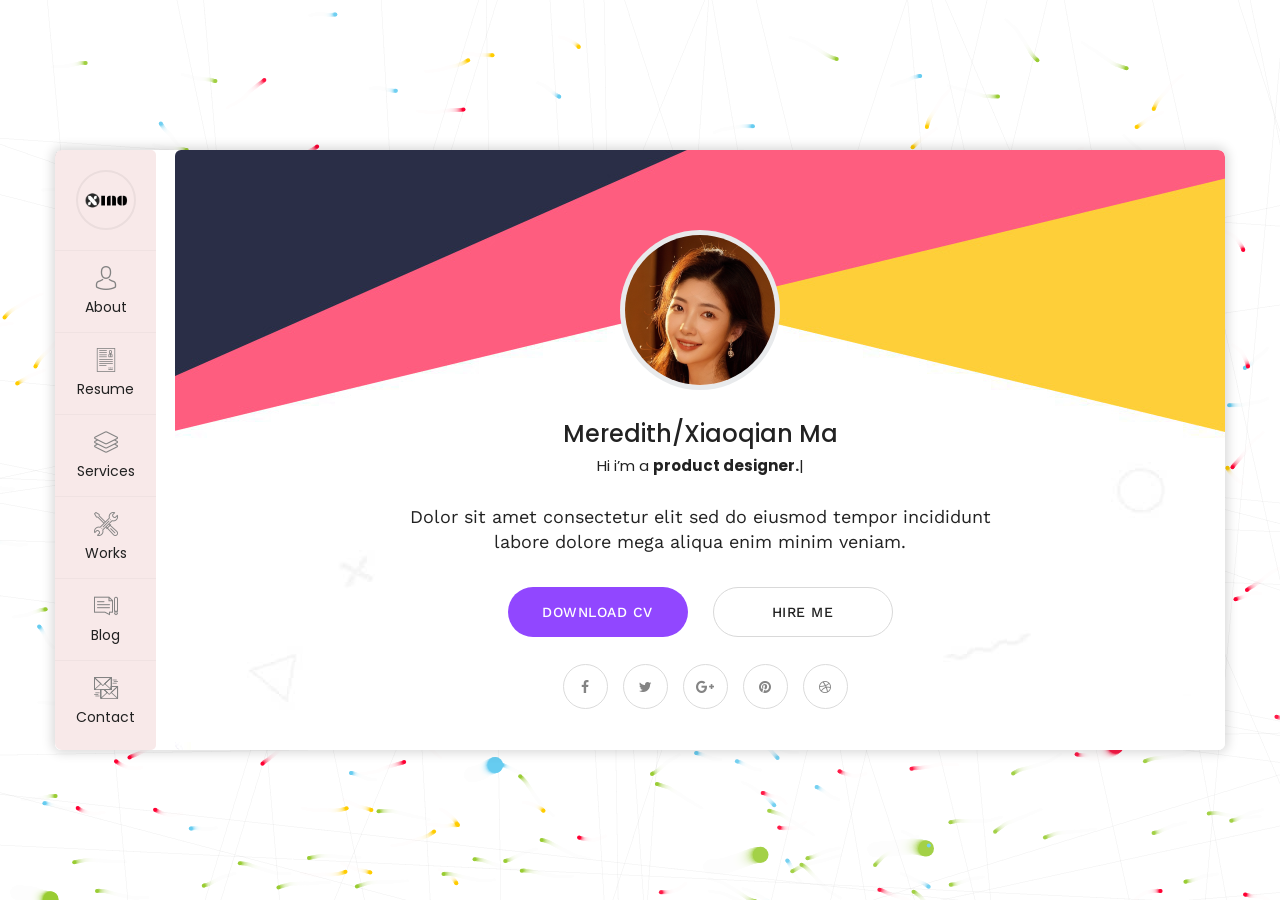
==== commit 3b9bf06e: "Update index.html" ====
--- a/index.html
+++ b/index.html
@@ -409,7 +409,7 @@
                         </div>
                     </figure>
                     <div class="caption-title">
-                        <h3><a href="#">Ballet Lover</a></h3>
+                        <h3><a href="../balletlover/html/index.html">Ballet Lover</a></h3>
                         <span>Website Design</span>
                     </div>
                 </div>
@@ -673,4 +673,4 @@
 
 </body>
 
-</html>+</html>
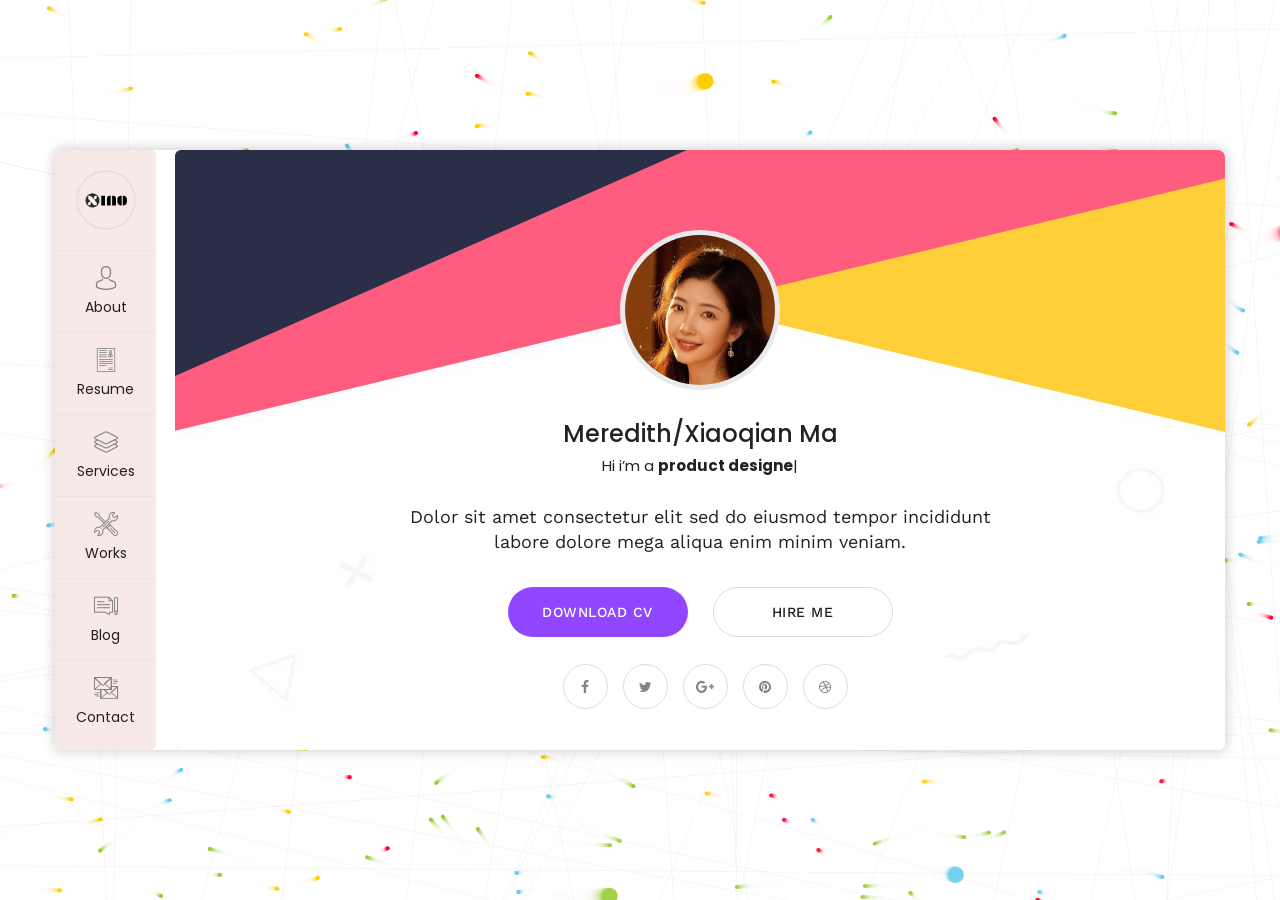
==== commit 19a42a02: "Update index.html" ====
--- a/index.html
+++ b/index.html
@@ -409,7 +409,7 @@
                         </div>
                     </figure>
                     <div class="caption-title">
-                        <h3><a href="../balletlover/html/index.html">Ballet Lover</a></h3>
+                        <h3><a href="https://meredithx99.github.io/balletlover/html/index.htm">Ballet Lover</a></h3>
                         <span>Website Design</span>
                     </div>
                 </div>
@@ -420,13 +420,13 @@
                         <img src="images/gallery/2.jpg" alt="image">
                         <div class="overlay">
                             <a class="lightbox-image option-btn" title="Image Caption Here"
-                                data-fancybox-group="example-gallery" href="images/gallery/2.jpg">
+                                data-fancybox-group="example-gallery" href="../balletlover/html/index.html">
                                 <i class="fa fa-search"></i>
                             </a>
                         </div>
                     </figure>
                     <div class="caption-title">
-                        <h3><a href="#">Portfolio Item Title</a></h3>
+                        <h3><a href="https://meredithx99.github.io/balletlover/html/index.html">Portfolio Item Title</a></h3>
                         <span>Branding, Print</span>
                     </div>
                 </div>
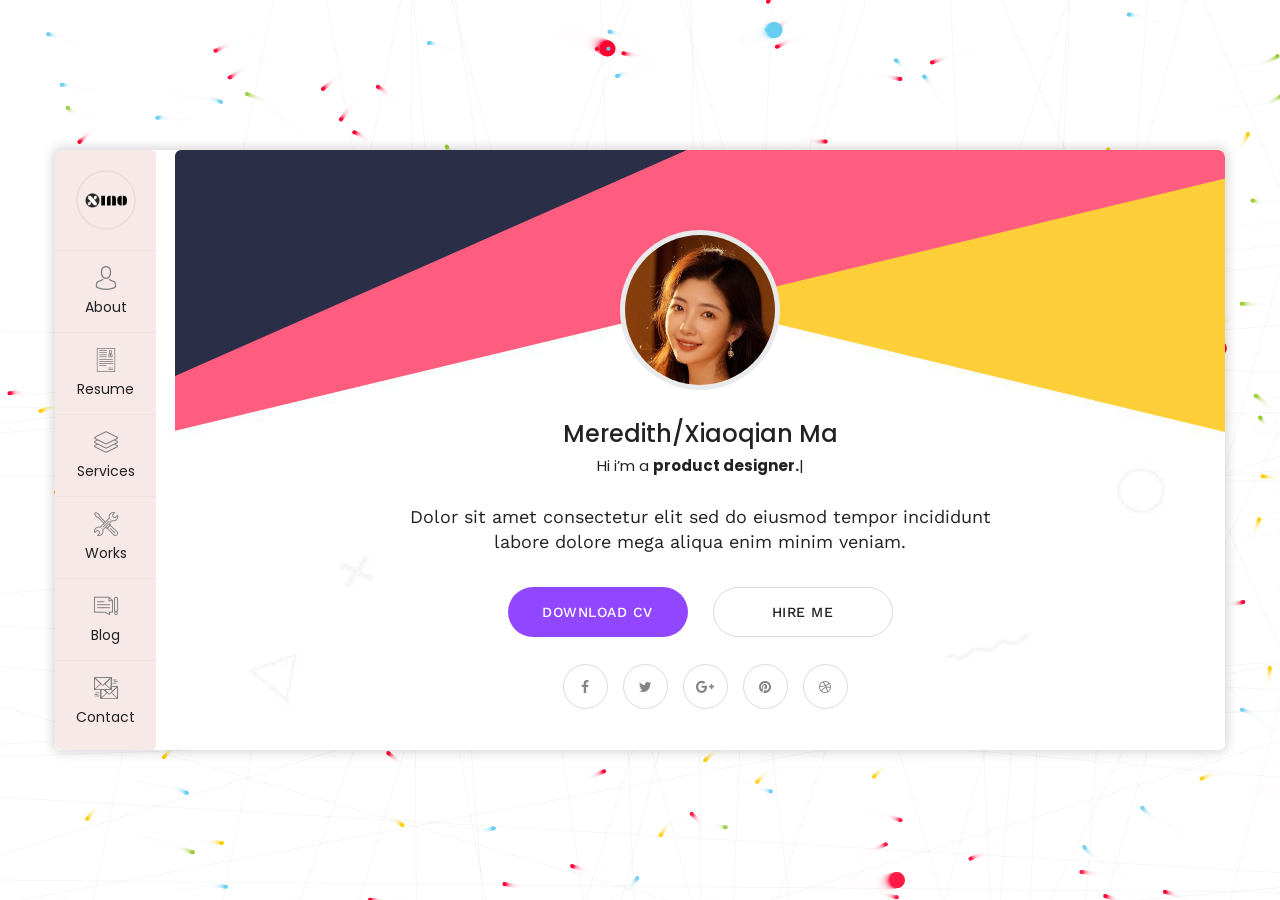
==== commit d4aaa728: "Update index.html" ====
--- a/index.html
+++ b/index.html
@@ -403,13 +403,13 @@
                         <img src="images/gallery/1.jpg" alt="image">
                         <div class="overlay">
                             <a class="lightbox-image option-btn" title="Image Caption Here"
-                                data-fancybox-group="example-gallery" href="balletlover/html/index.html">
+                                data-fancybox-group="example-gallery" href="https://meredithx99.github.io/balletlover/html/index.html">
                                 <i class="fa fa-search"></i>
                             </a>
                         </div>
                     </figure>
                     <div class="caption-title">
-                        <h3><a href="https://meredithx99.github.io/balletlover/html/index.htm">Ballet Lover</a></h3>
+                        <h3><a href="https://meredithx99.github.io/balletlover/html/index.html">Ballet Lover</a></h3>
                         <span>Website Design</span>
                     </div>
                 </div>
@@ -420,14 +420,14 @@
                         <img src="images/gallery/2.jpg" alt="image">
                         <div class="overlay">
                             <a class="lightbox-image option-btn" title="Image Caption Here"
-                                data-fancybox-group="example-gallery" href="../balletlover/html/index.html">
+                                data-fancybox-group="example-gallery" href="https://meredithx99.github.io/DataVisual/index.html">
                                 <i class="fa fa-search"></i>
                             </a>
                         </div>
                     </figure>
                     <div class="caption-title">
-                        <h3><a href="https://meredithx99.github.io/balletlover/html/index.html">Portfolio Item Title</a></h3>
-                        <span>Branding, Print</span>
+                        <h3><a href="https://meredithx99.github.io/DataVisual/index.html">What affects my mood?</a></h3>
+                        <span>Data Visualization</span>
                     </div>
                 </div>
             </div>
@@ -437,14 +437,14 @@
                         <img src="images/gallery/3.jpg" alt="image">
                         <div class="overlay">
                             <a class="lightbox-image option-btn" title="Image Caption Here"
-                                data-fancybox-group="example-gallery" href="images/gallery/3.jpg">
+                                data-fancybox-group="example-gallery" href="https://meredithx99.github.io/3Dtictactoe/index.html">
                                 <i class="fa fa-search"></i>
                             </a>
                         </div>
                     </figure>
                     <div class="caption-title">
-                        <h3><a href="#">Portfolio Item Title</a></h3>
-                        <span>Branding, Print</span>
+                        <h3><a href="https://meredithx99.github.io/3Dtictactoe/index.html">3D Tic-Tac-Toe</a></h3>
+                        <span>Game Design</span>
                     </div>
                 </div>
             </div>
